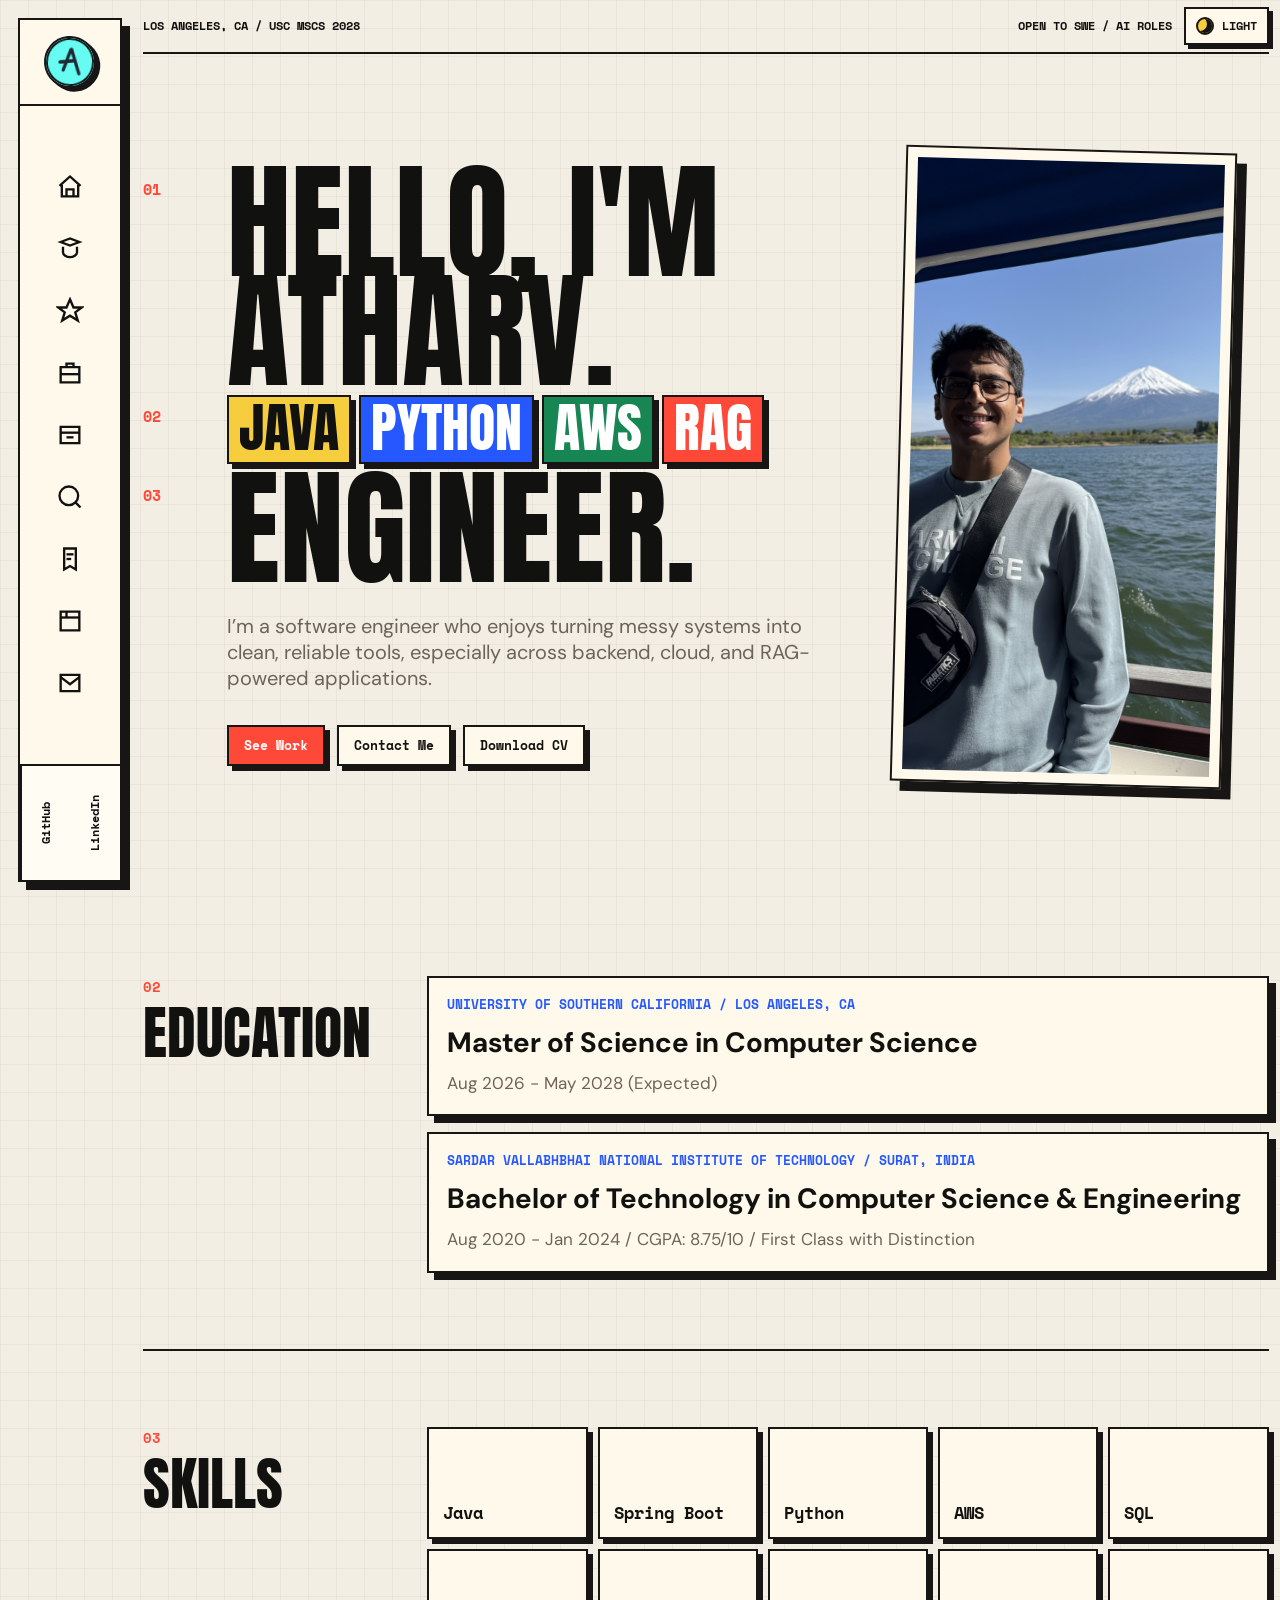
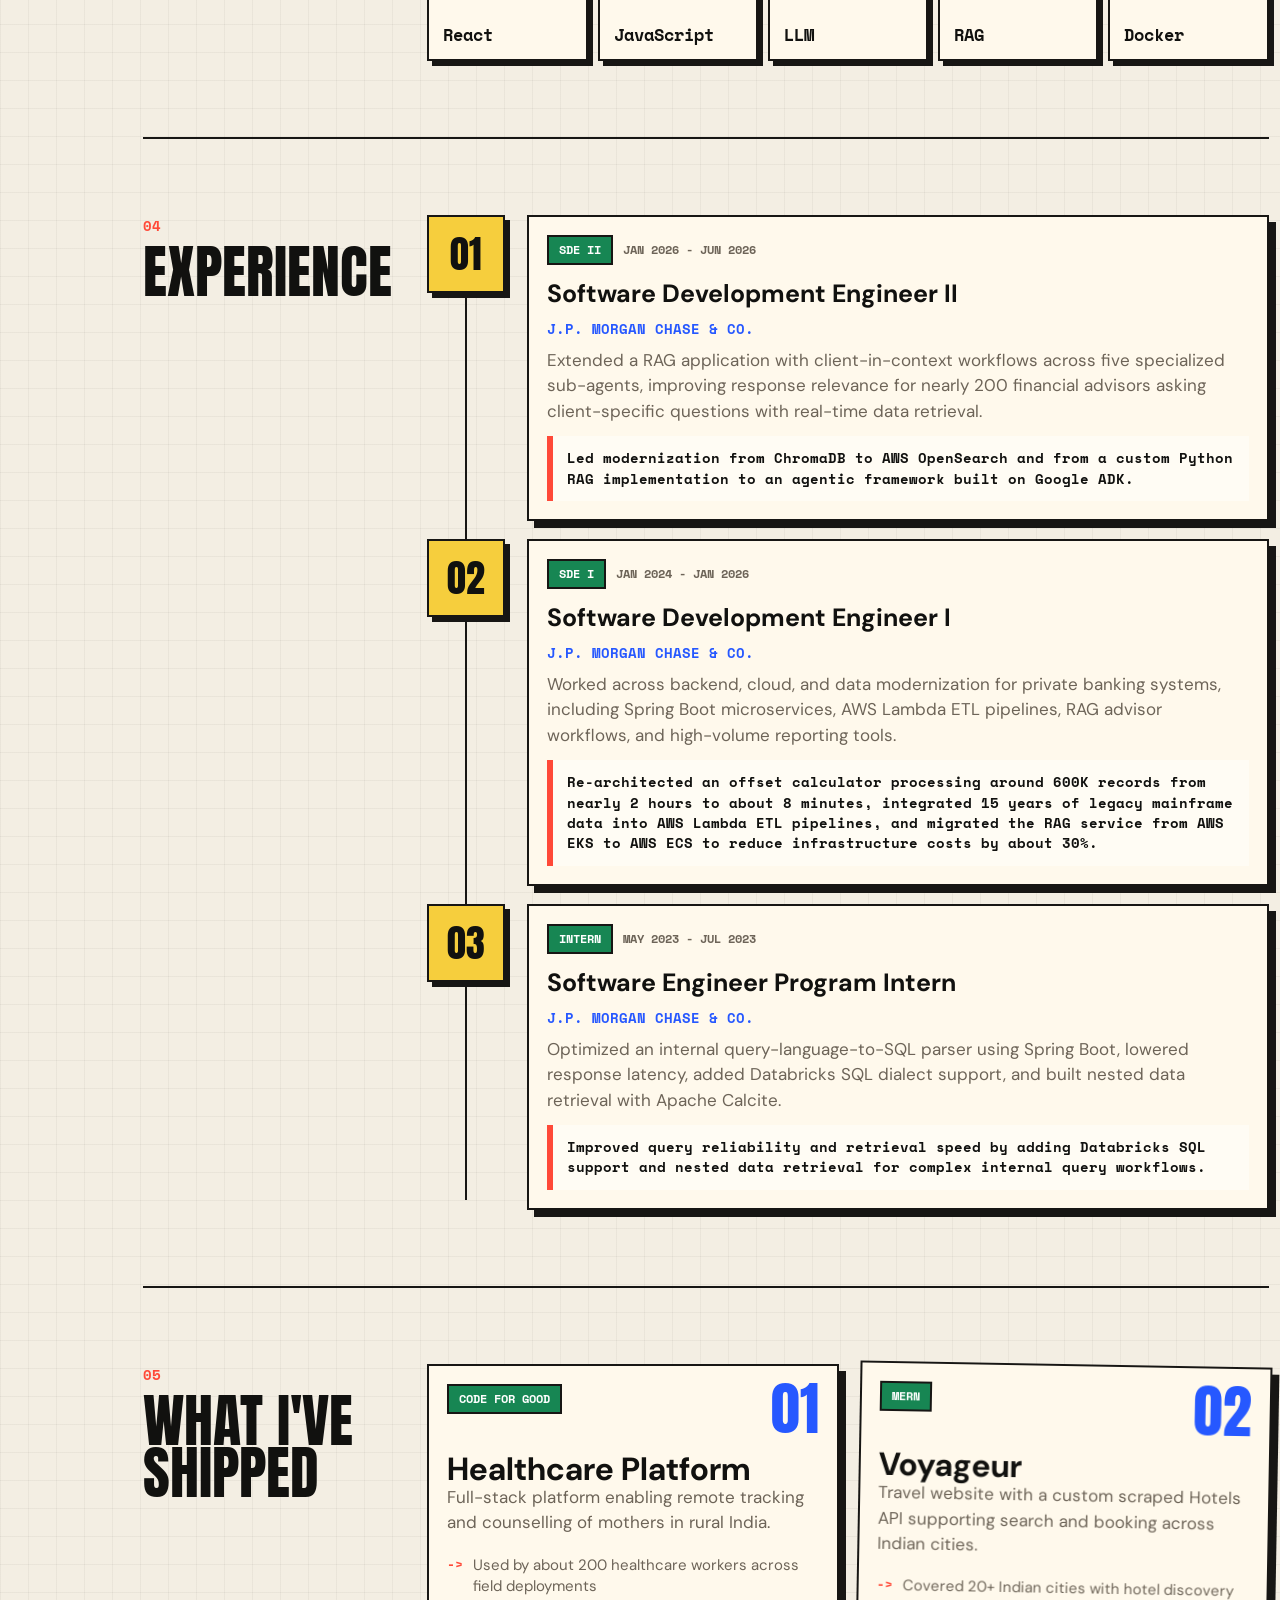
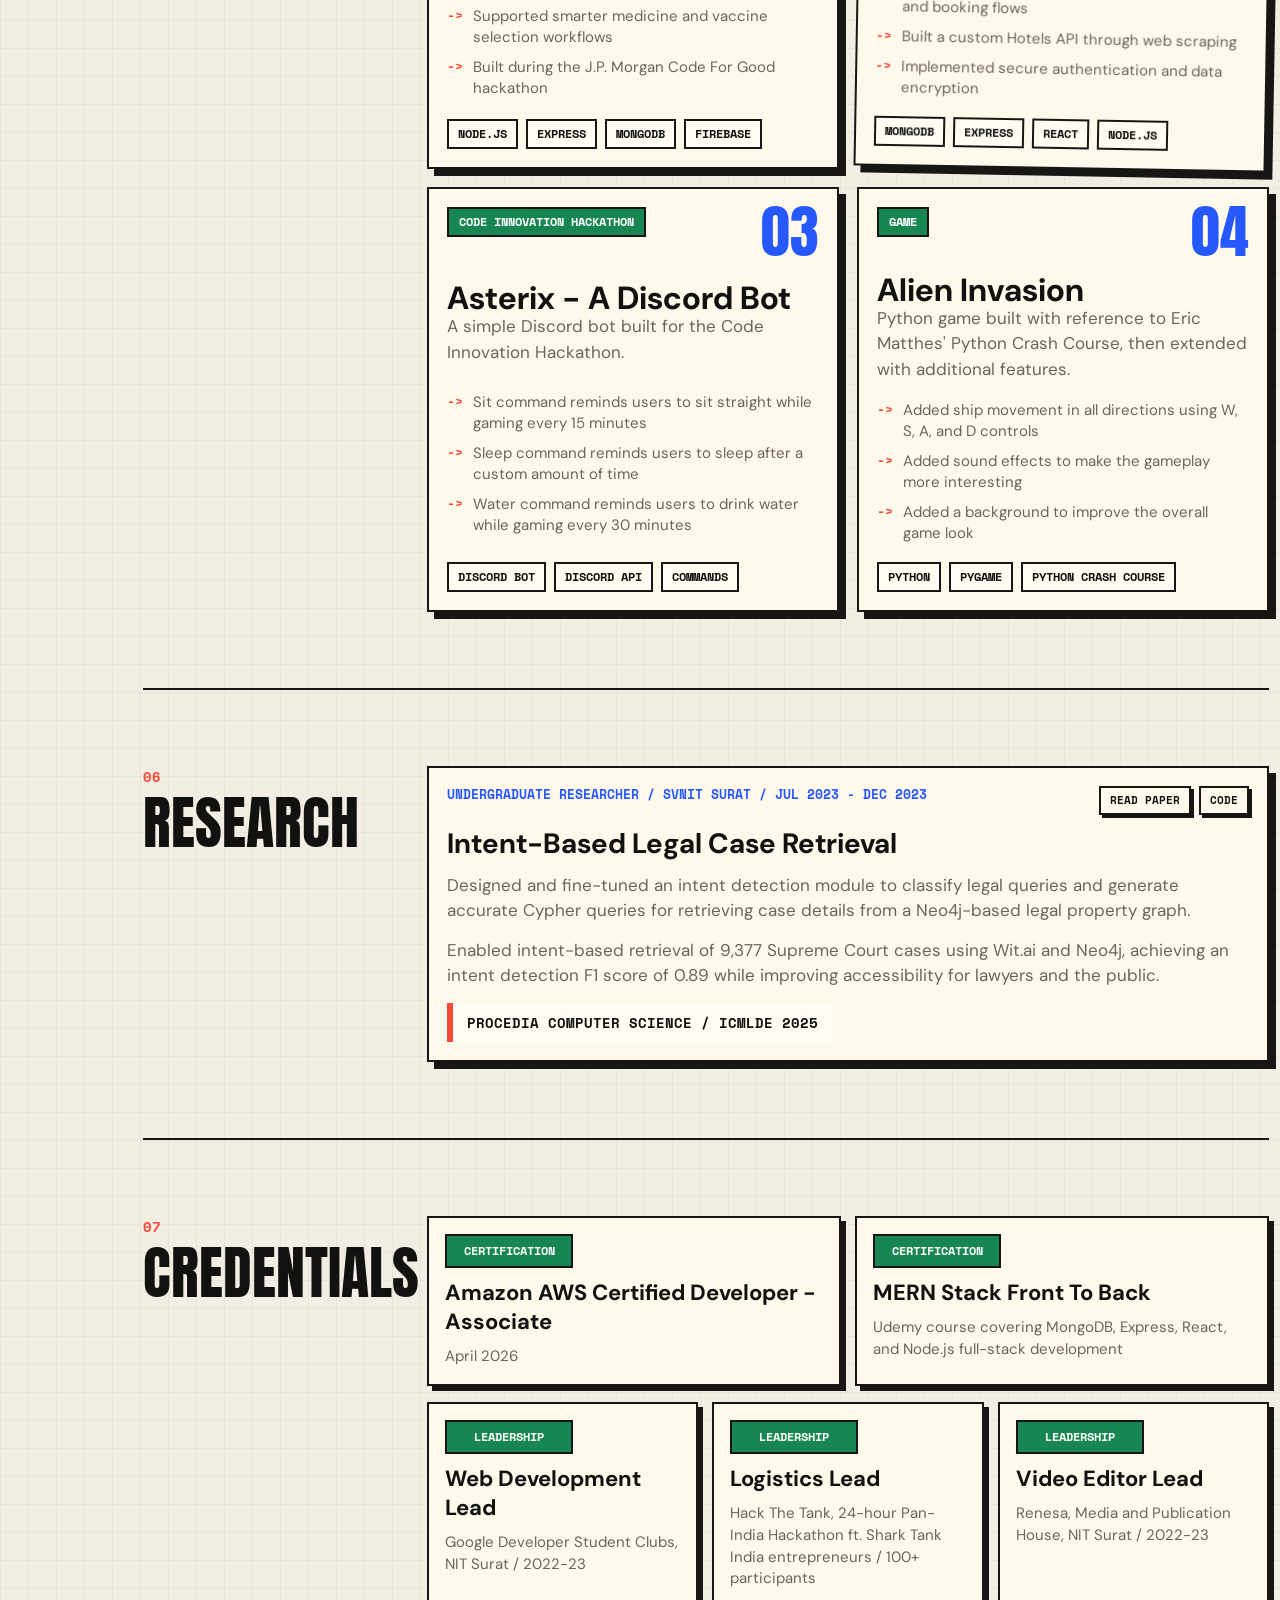
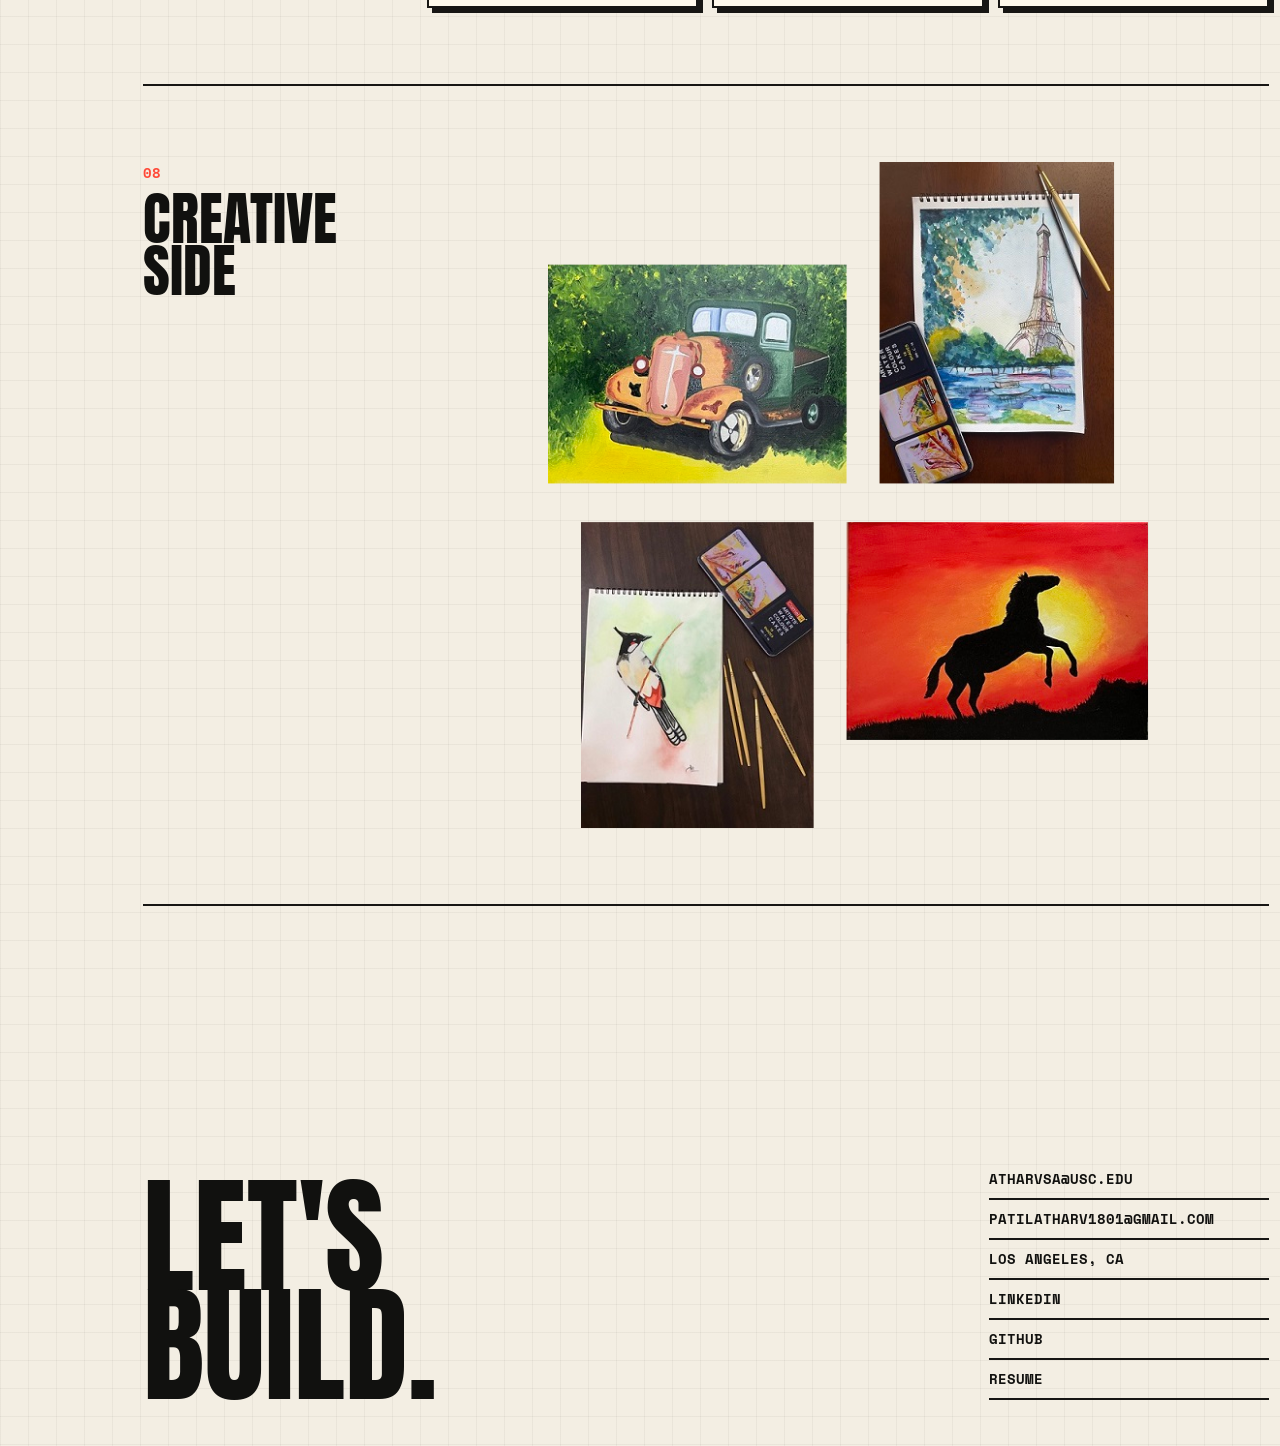
==== index.html @ 42df7768 "Build static portfolio site" ====
<!doctype html>
<html lang="en">
<head>
  <meta charset="UTF-8">
  <meta name="viewport" content="width=device-width, initial-scale=1">
  <meta name="description" content="Portfolio of Atharv Sandeep Patil, a software engineer working across Java, Python, AWS, and RAG-powered applications.">
  <title>Atharv Sandeep Patil - Portfolio</title>
  <link rel="icon" href="images/logo.png">
  <link rel="preconnect" href="https://fonts.googleapis.com">
  <link rel="preconnect" href="https://fonts.gstatic.com" crossorigin>
  <link href="https://fonts.googleapis.com/css2?family=Anton&family=DM+Sans:wght@400;500;700&family=Space+Mono:wght@400;700&display=swap" rel="stylesheet">
  <link rel="stylesheet" href="styles.css">
</head>
<body>
  <aside class="side-nav" aria-label="Primary navigation">
    <a class="mark" href="#home" aria-label="Atharv Patil home">
      <img src="images/logo.png" alt="Atharv Patil logo">
    </a>
    <nav class="rail-links">
      <a href="#home" aria-label="Home">
        <svg viewBox="0 0 24 24" fill="none" stroke="currentColor"><path d="M3 11l9-8 9 8"/><path d="M5 10v10h14V10"/><path d="M9 20v-6h6v6"/></svg>
        <span class="rail-label">Home</span>
      </a>
      <a href="#education" aria-label="Education">
        <svg viewBox="0 0 24 24" fill="none" stroke="currentColor"><path d="M4 6l8-3 8 3-8 3z"/><path d="M6 10v5c0 2 3 4 6 4s6-2 6-4v-5"/></svg>
        <span class="rail-label">Education</span>
      </a>
      <a href="#skills" aria-label="Skills">
        <svg viewBox="0 0 24 24" fill="none" stroke="currentColor"><path d="M12 2l3 7h7l-5.5 4.2 2.2 7L12 16l-6.7 4.2 2.2-7L2 9h7z"/></svg>
        <span class="rail-label">Skills</span>
      </a>
      <a href="#experience" aria-label="Experience">
        <svg viewBox="0 0 24 24" fill="none" stroke="currentColor"><path d="M4 7h16v13H4z"/><path d="M9 7V4h6v3"/><path d="M4 13h16"/></svg>
        <span class="rail-label">Experience</span>
      </a>
      <a href="#projects" aria-label="Projects">
        <svg viewBox="0 0 24 24" fill="none" stroke="currentColor"><path d="M4 5h16v14H4z"/><path d="M4 10h16"/><path d="M9 14h6"/></svg>
        <span class="rail-label">Projects</span>
      </a>
      <a href="#research" aria-label="Research">
        <svg viewBox="0 0 24 24" fill="none" stroke="currentColor"><circle cx="11" cy="11" r="8"/><path d="M21 21l-4.35-4.35"/></svg>
        <span class="rail-label">Research</span>
      </a>
      <a href="#certifications" aria-label="Credentials">
        <svg viewBox="0 0 24 24" fill="none" stroke="currentColor"><path d="M7 3h10v18l-5-3-5 3z"/><path d="M9 8h6"/><path d="M9 12h4"/></svg>
        <span class="rail-label">Credentials</span>
      </a>
      <a href="#creative" aria-label="Creative Side">
        <svg viewBox="0 0 24 24" fill="none" stroke="currentColor"><path d="M4 4h16v16H4z"/><path d="M4 9h16"/><path d="M9 4v5"/></svg>
        <span class="rail-label">Creative Side</span>
      </a>
      <a href="#contact" aria-label="Contact">
        <svg viewBox="0 0 24 24" fill="none" stroke="currentColor"><path d="M4 5h16v14H4z"/><path d="M4 7l8 6 8-6"/></svg>
        <span class="rail-label">Contact</span>
      </a>
    </nav>
    <div class="rail-bottom">
      <a href="https://github.com/Atharvp18" target="_blank" rel="noopener">GitHub</a>
      <a href="https://www.linkedin.com/in/atharv-patil-936466206/" target="_blank" rel="noopener">LinkedIn</a>
    </div>
  </aside>

  <main class="page">
    <div class="top-strip wrap">
      <span>Los Angeles, CA / USC MSCS 2028</span>
      <span>
        Open to SWE / AI roles
        <button class="theme-toggle" id="themeToggle" type="button" aria-label="Toggle dark theme" aria-pressed="false">
          <span class="toggle-icon" aria-hidden="true"></span>
          <span id="themeLabel">Light</span>
        </button>
      </span>
    </div>

    <section id="home" class="hero wrap">
      <div class="hello">
        <div class="sentence">
          <small>01</small>
          <h1>Hello, I'm<br>Atharv.</h1>
        </div>
        <div class="sentence">
          <small>02</small>
          <div class="role">
            <span class="word">Java</span>
            <span class="word">Python</span>
            <span class="word">AWS</span>
            <span class="word">RAG</span>
          </div>
        </div>
        <div class="sentence">
          <small>03</small>
          <h1>Engineer.</h1>
        </div>
        <p class="lede">I’m a software engineer who enjoys turning messy systems into clean, reliable tools, especially across backend, cloud, and RAG-powered applications.</p>
        <div class="actions">
          <a class="btn primary" href="#experience">See Work</a>
          <a class="btn" href="#contact">Contact Me</a>
          <a class="btn" href="Atharv_Sandeep_Patil_Resume.pdf" download>Download CV</a>
        </div>
      </div>
      <figure class="photo-card">
        <img src="images/IMG_3707_upright.jpg" alt="Atharv Sandeep Patil">
      </figure>
    </section>

    <section id="education" class="section wrap">
      <aside class="section-title"><small>02</small><h2>Education</h2></aside>
      <div class="stack">
        <article class="education-card">
          <div class="education-meta">University of Southern California / Los Angeles, CA</div>
          <h3>Master of Science in Computer Science</h3>
          <p>Aug 2026 - May 2028 (Expected)</p>
        </article>
        <article class="education-card">
          <div class="education-meta">Sardar Vallabhbhai National Institute of Technology / Surat, India</div>
          <h3>Bachelor of Technology in Computer Science & Engineering</h3>
          <p>Aug 2020 - Jan 2024 / CGPA: 8.75/10 / First Class with Distinction</p>
        </article>
      </div>
    </section>

    <section id="skills" class="section wrap">
      <aside class="section-title"><small>03</small><h2>Skills</h2></aside>
      <div class="skills">
        <div class="skill">Java</div>
        <div class="skill">Spring Boot</div>
        <div class="skill">Python</div>
        <div class="skill">AWS</div>
        <div class="skill">SQL</div>
        <div class="skill">React</div>
        <div class="skill">JavaScript</div>
        <div class="skill">LLM</div>
        <div class="skill">RAG</div>
        <div class="skill">Docker</div>
      </div>
    </section>

    <section id="experience" class="section wrap">
      <aside class="section-title"><small>04</small><h2>Experience</h2></aside>
      <div class="timeline">
        <article class="timeline-item">
          <div class="timeline-dot">01</div>
          <div class="timeline-card">
            <div class="timeline-meta">
              <span class="timeline-role">SDE II</span>
              <span class="timeline-date">Jan 2026 - Jun 2026</span>
            </div>
            <h3>Software Development Engineer II</h3>
            <div class="timeline-company">J.P. Morgan Chase & Co.</div>
            <p>Extended a RAG application with client-in-context workflows across five specialized sub-agents, improving response relevance for nearly 200 financial advisors asking client-specific questions with real-time data retrieval.</p>
            <div class="timeline-highlight">Led modernization from ChromaDB to AWS OpenSearch and from a custom Python RAG implementation to an agentic framework built on Google ADK.</div>
          </div>
        </article>

        <article class="timeline-item">
          <div class="timeline-dot">02</div>
          <div class="timeline-card">
            <div class="timeline-meta">
              <span class="timeline-role">SDE I</span>
              <span class="timeline-date">Jan 2024 - Jan 2026</span>
            </div>
            <h3>Software Development Engineer I</h3>
            <div class="timeline-company">J.P. Morgan Chase & Co.</div>
            <p>Worked across backend, cloud, and data modernization for private banking systems, including Spring Boot microservices, AWS Lambda ETL pipelines, RAG advisor workflows, and high-volume reporting tools.</p>
            <div class="timeline-highlight">Re-architected an offset calculator processing around 600K records from nearly 2 hours to about 8 minutes, integrated 15 years of legacy mainframe data into AWS Lambda ETL pipelines, and migrated the RAG service from AWS EKS to AWS ECS to reduce infrastructure costs by about 30%.</div>
          </div>
        </article>

        <article class="timeline-item">
          <div class="timeline-dot">03</div>
          <div class="timeline-card">
            <div class="timeline-meta">
              <span class="timeline-role">Intern</span>
              <span class="timeline-date">May 2023 - Jul 2023</span>
            </div>
            <h3>Software Engineer Program Intern</h3>
            <div class="timeline-company">J.P. Morgan Chase & Co.</div>
            <p>Optimized an internal query-language-to-SQL parser using Spring Boot, lowered response latency, added Databricks SQL dialect support, and built nested data retrieval with Apache Calcite.</p>
            <div class="timeline-highlight">Improved query reliability and retrieval speed by adding Databricks SQL support and nested data retrieval for complex internal query workflows.</div>
          </div>
        </article>
      </div>
    </section>

    <section id="projects" class="section wrap">
      <aside class="section-title"><small>05</small><h2>What I've Shipped</h2></aside>
      <div class="project-grid">
        <a class="project-card" href="https://github.com/Atharvp18/Its-a-Feature" target="_blank" rel="noopener">
          <div class="project-top">
            <span class="project-tag">Code For Good</span>
            <span class="project-index">01</span>
          </div>
          <div>
            <h3>Healthcare Platform</h3>
            <p>Full-stack platform enabling remote tracking and counselling of mothers in rural India.</p>
          </div>
          <ul class="project-bullets">
            <li>Used by about 200 healthcare workers across field deployments</li>
            <li>Supported smarter medicine and vaccine selection workflows</li>
            <li>Built during the J.P. Morgan Code For Good hackathon</li>
          </ul>
          <div class="tech-stack">
            <span class="tech-chip">Node.js</span>
            <span class="tech-chip">Express</span>
            <span class="tech-chip">MongoDB</span>
            <span class="tech-chip">Firebase</span>
          </div>
        </a>

        <a class="project-card" href="https://github.com/Atharvp18/Voyageur-MLSA-Project" target="_blank" rel="noopener">
          <div class="project-top">
            <span class="project-tag">MERN</span>
            <span class="project-index">02</span>
          </div>
          <div>
            <h3>Voyageur</h3>
            <p>Travel website with a custom scraped Hotels API supporting search and booking across Indian cities.</p>
          </div>
          <ul class="project-bullets">
            <li>Covered 20+ Indian cities with hotel discovery and booking flows</li>
            <li>Built a custom Hotels API through web scraping</li>
            <li>Implemented secure authentication and data encryption</li>
          </ul>
          <div class="tech-stack">
            <span class="tech-chip">MongoDB</span>
            <span class="tech-chip">Express</span>
            <span class="tech-chip">React</span>
            <span class="tech-chip">Node.js</span>
          </div>
        </a>

        <a class="project-card" href="https://github.com/Atharvp18/Code-Innovation-Series-SVNIT" target="_blank" rel="noopener">
          <div class="project-top">
            <span class="project-tag">Code Innovation Hackathon</span>
            <span class="project-index">03</span>
          </div>
          <div>
            <h3>Asterix - A Discord Bot</h3>
            <p>A simple Discord bot built for the Code Innovation Hackathon.</p>
          </div>
          <ul class="project-bullets">
            <li>Sit command reminds users to sit straight while gaming every 15 minutes</li>
            <li>Sleep command reminds users to sleep after a custom amount of time</li>
            <li>Water command reminds users to drink water while gaming every 30 minutes</li>
          </ul>
          <div class="tech-stack">
            <span class="tech-chip">Discord Bot</span>
            <span class="tech-chip">Discord API</span>
            <span class="tech-chip">Commands</span>
          </div>
        </a>

        <a class="project-card" href="https://github.com/Atharvp18/Python-Projects/tree/main/Alien-Invasion" target="_blank" rel="noopener">
          <div class="project-top">
            <span class="project-tag">Game</span>
            <span class="project-index">04</span>
          </div>
          <div>
            <h3>Alien Invasion</h3>
            <p>Python game built with reference to Eric Matthes' Python Crash Course, then extended with additional features.</p>
          </div>
          <ul class="project-bullets">
            <li>Added ship movement in all directions using W, S, A, and D controls</li>
            <li>Added sound effects to make the gameplay more interesting</li>
            <li>Added a background to improve the overall game look</li>
          </ul>
          <div class="tech-stack">
            <span class="tech-chip">Python</span>
            <span class="tech-chip">Pygame</span>
            <span class="tech-chip">Python Crash Course</span>
          </div>
        </a>
      </div>
    </section>

    <section id="research" class="section wrap">
      <aside class="section-title"><small>06</small><h2>Research</h2></aside>
      <div class="research-card">
        <div class="research-head">
          <div class="research-meta">Undergraduate Researcher / SVNIT Surat / Jul 2023 - Dec 2023</div>
          <div class="research-actions">
            <a href="https://www.sciencedirect.com/science/article/pii/S1877050925016163" target="_blank" rel="noopener">Read Paper</a>
            <a href="https://github.com/Atharvp18/NLU-Based-Query-Processing" target="_blank" rel="noopener">Code</a>
          </div>
        </div>
        <h3>Intent-Based Legal Case Retrieval</h3>
        <p>Designed and fine-tuned an intent detection module to classify legal queries and generate accurate Cypher queries for retrieving case details from a Neo4j-based legal property graph.</p>
        <p>Enabled intent-based retrieval of 9,377 Supreme Court cases using Wit.ai and Neo4j, achieving an intent detection F1 score of 0.89 while improving accessibility for lawyers and the public.</p>
        <div class="research-score">Procedia Computer Science / ICMLDE 2025</div>
      </div>
    </section>

    <section id="certifications" class="section wrap">
      <aside class="section-title"><small>07</small><h2>Credentials</h2></aside>
      <div class="cert-list">
        <div class="cert-group two-col">
          <article class="cert-item">
            <span class="cert-label">Certification</span>
            <h3>Amazon AWS Certified Developer - Associate</h3>
            <p>April 2026</p>
          </article>
          <article class="cert-item">
            <span class="cert-label">Certification</span>
            <h3>MERN Stack Front To Back</h3>
            <p>Udemy course covering MongoDB, Express, React, and Node.js full-stack development</p>
          </article>
        </div>
        <div class="cert-group three-col">
          <article class="cert-item">
            <span class="cert-label">Leadership</span>
            <h3>Web Development Lead</h3>
            <p>Google Developer Student Clubs, NIT Surat / 2022-23</p>
          </article>
          <article class="cert-item">
            <span class="cert-label">Leadership</span>
            <h3>Logistics Lead</h3>
            <p>Hack The Tank, 24-hour Pan-India Hackathon ft. Shark Tank India entrepreneurs / 100+ participants</p>
          </article>
          <article class="cert-item">
            <span class="cert-label">Leadership</span>
            <h3>Video Editor Lead</h3>
            <p>Renesa, Media and Publication House, NIT Surat / 2022-23</p>
          </article>
        </div>
      </div>
    </section>

    <section id="creative" class="section wrap">
      <aside class="section-title"><small>08</small><h2>Creative Side</h2></aside>
      <figure class="creative-showcase">
        <img src="images/creative-side.png" alt="Atharv creative side showcase">
      </figure>
    </section>

    <section id="contact" class="contact wrap">
      <h2>Let's<br>Build.</h2>
      <div>
        <a href="mailto:atharvsa@usc.edu">atharvsa@usc.edu</a>
        <a href="mailto:patilatharv1801@gmail.com">patilatharv1801@gmail.com</a>
        <a href="#">Los Angeles, CA</a>
        <a href="https://www.linkedin.com/in/atharv-patil-936466206/" target="_blank" rel="noopener">LinkedIn</a>
        <a href="https://github.com/Atharvp18" target="_blank" rel="noopener">GitHub</a>
        <a href="Atharv_Sandeep_Patil_Resume.pdf" download>Resume</a>
      </div>
    </section>
  </main>
  <script>
    (() => {
      const root = document.documentElement;
      const toggle = document.getElementById("themeToggle");
      const label = document.getElementById("themeLabel");
      const prefersDark = window.matchMedia("(prefers-color-scheme: dark)");

      const applyTheme = (theme) => {
        root.dataset.theme = theme;
        toggle.setAttribute("aria-pressed", String(theme === "dark"));
        label.textContent = theme === "dark" ? "Dark" : "Light";
      };

      const savedTheme = localStorage.getItem("portfolio-theme");
      applyTheme(savedTheme || (prefersDark.matches ? "dark" : "light"));

      toggle.addEventListener("click", () => {
        const nextTheme = root.dataset.theme === "dark" ? "light" : "dark";
        localStorage.setItem("portfolio-theme", nextTheme);
        applyTheme(nextTheme);
      });
    })();
  </script>
</body>
</html>
---- styles.css ----
:root {
  --paper: #f3eee3;
  --ink: #11110f;
  --muted: #6d6458;
  --line: #171614;
  --card: #fff9ec;
  --red: #ff4938;
  --blue: #2658ff;
  --green: #178653;
  --yellow: #f6ce3d;
  --grid-line: rgba(17,17,15,.045);
  --dock-fill: rgba(255,255,255,.38);
  --rail: 104px;
  --max: 1180px;
}
[data-theme="dark"] {
  --paper: #10100f;
  --ink: #f3eee3;
  --muted: #b9ad9b;
  --line: #f3eee3;
  --card: #191817;
  --red: #ff5a48;
  --blue: #6f92ff;
  --green: #35b978;
  --yellow: #f6ce3d;
  --grid-line: rgba(243,238,227,.055);
  --dock-fill: rgba(255,255,255,.07);
}
* { box-sizing: border-box; }
html { scroll-behavior: smooth; }
body {
  margin: 0;
  color: var(--ink);
  background:
    linear-gradient(var(--grid-line) 1px, transparent 1px),
    linear-gradient(90deg, var(--grid-line) 1px, transparent 1px),
    var(--paper);
  background-size: 28px 28px;
  font-family: "DM Sans", sans-serif;
  transition: background .22s ease, color .22s ease;
}
.side-nav {
  position: fixed;
  inset: 18px auto 18px 18px;
  z-index: 30;
  width: var(--rail);
  border: 2px solid var(--line);
  background: var(--card);
  box-shadow: 8px 8px 0 var(--line);
  display: grid;
  grid-template-rows: 86px 1fr 116px;
}
.mark {
  display: grid;
  place-items: center;
  border-bottom: 2px solid var(--line);
  color: var(--ink);
  background: var(--card);
  text-decoration: none;
}
.mark img {
  width: 52px;
  height: 52px;
  border: 2px solid var(--line);
  border-radius: 50%;
  background: #55e6e1;
  box-shadow: 4px 4px 0 var(--line);
  transform: rotate(-5deg);
}
.rail-links {
  display: grid;
  align-content: center;
  gap: 8px;
  padding: 12px 10px;
}
.rail-links a {
  min-height: clamp(46px, 6vh, 68px);
  color: var(--ink);
  text-decoration: none;
  border: 2px solid transparent;
  display: grid;
  place-items: center;
  font: 700 11px/1 "Space Mono", monospace;
  text-transform: uppercase;
  border-radius: 18px;
  position: relative;
  transition: background .18s ease, color .18s ease, border-color .18s ease, transform .18s ease;
}
.rail-links a:first-child { border-top: 2px solid transparent; }
.rail-links a:hover {
  background: var(--yellow);
  border-color: var(--line);
  transform: rotate(-2deg);
}
.rail-label {
  position: absolute;
  left: calc(100% + 12px);
  top: 50%;
  z-index: 5;
  min-width: max-content;
  border: 2px solid var(--line);
  background: var(--card);
  color: var(--ink);
  box-shadow: 4px 4px 0 var(--line);
  padding: 8px 10px;
  opacity: 0;
  pointer-events: none;
  transform: translate(-8px, -50%);
  transition: opacity .16s ease, transform .16s ease;
}
.rail-links a:hover .rail-label,
.rail-links a:focus-visible .rail-label {
  opacity: 1;
  transform: translate(0, -50%);
}
.rail-links svg {
  width: 28px;
  height: 28px;
  stroke-width: 2;
}
.rail-bottom {
  border-top: 2px solid var(--line);
  display: grid;
  grid-template-columns: 1fr 1fr;
}
.rail-bottom a {
  display: grid;
  place-items: center;
  color: var(--ink);
  text-decoration: none;
  font: 700 12px/1 "Space Mono", monospace;
  border-right: 2px solid var(--line);
  writing-mode: vertical-rl;
  transform: rotate(180deg);
  background: var(--dock-fill);
}
.rail-bottom a:last-child { border-right: 0; }
.page {
  margin-left: calc(var(--rail) + 28px);
}
.wrap {
  width: min(var(--max), calc(92vw - var(--rail) / 2));
  margin: 0 auto;
}
.top-strip {
  min-height: 54px;
  border-bottom: 2px solid var(--line);
  display: flex;
  justify-content: space-between;
  align-items: center;
  font: 700 12px/1 "Space Mono", monospace;
  text-transform: uppercase;
}
.top-strip span {
  display: inline-flex;
  align-items: center;
  gap: 12px;
  flex-wrap: wrap;
}
.theme-toggle {
  color: var(--ink);
  background: var(--card);
  border: 2px solid var(--line);
  padding: 8px 10px;
  font: 700 12px/1 "Space Mono", monospace;
  text-transform: uppercase;
  cursor: pointer;
  box-shadow: 4px 4px 0 var(--line);
  display: inline-flex;
  align-items: center;
  gap: 8px;
  transition: transform .16s ease, box-shadow .16s ease, background .16s ease;
}
.theme-toggle:hover {
  background: var(--yellow);
  transform: translate(2px, 2px);
  box-shadow: 2px 2px 0 var(--line);
}
.toggle-icon {
  width: 18px;
  height: 18px;
  border: 2px solid var(--line);
  border-radius: 50%;
  background: var(--yellow);
  box-shadow: inset -5px -2px 0 var(--ink);
}
[data-theme="dark"] .toggle-icon {
  background: var(--ink);
  box-shadow: inset 6px 0 0 var(--yellow);
}
.hero {
  min-height: calc(100vh - 54px);
  display: grid;
  grid-template-columns: 1.25fr .75fr;
  gap: 30px;
  align-items: center;
  padding: 34px 0 54px;
}
.hello {
  display: grid;
  gap: 10px;
}
.sentence {
  display: grid;
  grid-template-columns: 70px 1fr;
  gap: 14px;
  align-items: start;
}
.sentence small {
  padding-top: 14px;
  font: 700 15px/1 "Space Mono", monospace;
  color: var(--red);
}
h1 {
  margin: 0;
  font: 400 clamp(4.4rem, 10vw, 11rem)/.85 Anton, sans-serif;
  text-transform: uppercase;
  letter-spacing: 0;
}
.role {
  display: flex;
  flex-wrap: nowrap;
  gap: 8px;
  font: 400 clamp(2rem, 4.25vw, 4.7rem)/.9 Anton, sans-serif;
  text-transform: uppercase;
}
.word {
  border: 2px solid var(--line);
  padding: 6px 10px 10px;
  background: var(--yellow);
  box-shadow: 5px 5px 0 var(--line);
}
.word:nth-child(2) { background: var(--blue); color: #fff; }
.word:nth-child(3) { background: var(--green); color: #fff; }
.word:nth-child(4) { background: var(--red); color: #fff; }
.lede {
  max-width: 720px;
  color: var(--muted);
  font-size: 20px;
  margin: 20px 0 0 84px;
}
.actions {
  display: flex;
  gap: 12px;
  flex-wrap: wrap;
  margin: 24px 0 0 84px;
}
.btn {
  color: var(--ink);
  text-decoration: none;
  border: 2px solid var(--line);
  background: var(--card);
  padding: 12px 15px;
  font: 700 13px/1 "Space Mono", monospace;
  box-shadow: 5px 5px 0 var(--line);
  transition: transform .16s ease, box-shadow .16s ease;
}
.btn:hover {
  transform: translate(3px, 3px);
  box-shadow: 2px 2px 0 var(--line);
}
.btn.primary {
  background: var(--red);
  color: #fff;
}
.photo-card {
  border: 2px solid var(--line);
  background: var(--card);
  padding: 10px;
  box-shadow: 10px 10px 0 var(--line);
  transform: rotate(1.5deg);
}
.photo-card img {
  width: 100%;
  height: min(68vh, 640px);
  object-fit: cover;
  object-position: center 22%;
  display: block;
}
.section {
  display: grid;
  grid-template-columns: 250px 1fr;
  gap: 34px;
  padding: 76px 0;
  border-bottom: 2px solid var(--line);
}
.section-title {
  position: sticky;
  top: 24px;
  align-self: start;
}
.section-title small {
  font: 700 14px/1 "Space Mono", monospace;
  color: var(--red);
}
.section-title h2 {
  margin: 10px 0 0;
  font: 400 58px/.9 Anton, sans-serif;
  text-transform: uppercase;
}
.stack {
  display: grid;
  gap: 16px;
}
.timeline {
  position: relative;
  display: grid;
  gap: 18px;
}
.timeline::before {
  content: "";
  position: absolute;
  left: 38px;
  top: 10px;
  bottom: 10px;
  width: 2px;
  background: var(--line);
}
.timeline-item {
  display: grid;
  grid-template-columns: 82px 1fr;
  gap: 18px;
  position: relative;
}
.timeline-dot {
  width: 78px;
  height: 78px;
  border: 2px solid var(--line);
  background: var(--yellow);
  display: grid;
  place-items: center;
  font: 400 38px/.85 Anton, sans-serif;
  color: var(--ink);
  box-shadow: 5px 5px 0 var(--line);
  z-index: 1;
}
.timeline-card {
  border: 2px solid var(--line);
  background: var(--card);
  box-shadow: 7px 7px 0 var(--line);
  padding: 18px;
  display: grid;
  gap: 12px;
  transition: transform .16s ease, box-shadow .16s ease;
}
.timeline-card:hover {
  transform: translate(3px, 3px);
  box-shadow: 4px 4px 0 var(--line);
}
.timeline-meta {
  display: flex;
  align-items: center;
  gap: 10px;
  flex-wrap: wrap;
}
.timeline-role {
  border: 2px solid var(--line);
  background: var(--green);
  color: #fff;
  padding: 7px 10px;
  font: 700 12px/1 "Space Mono", monospace;
  text-transform: uppercase;
}
.timeline-date {
  color: var(--muted);
  font: 700 12px/1 "Space Mono", monospace;
  text-transform: uppercase;
}
.timeline-card h3 {
  margin: 0;
  font-size: 25px;
}
.timeline-company {
  color: var(--blue);
  font: 700 14px/1 "Space Mono", monospace;
  text-transform: uppercase;
}
.timeline-card p {
  margin: 0;
  color: var(--muted);
  font-size: 17px;
  line-height: 1.5;
}
.timeline-highlight {
  border-left: 6px solid var(--red);
  background: var(--dock-fill);
  padding: 12px 14px;
  color: var(--ink);
  font: 700 14px/1.45 "Space Mono", monospace;
}
.case {
  display: grid;
  grid-template-columns: 82px 1fr 150px;
  gap: 18px;
  border: 2px solid var(--line);
  background: var(--card);
  padding: 16px;
  box-shadow: 7px 7px 0 var(--line);
}
.case-num {
  font: 400 58px/.85 Anton, sans-serif;
  color: var(--green);
}
.case h3 {
  margin: 0 0 8px;
  font-size: 24px;
}
.case p {
  margin: 0;
  color: var(--muted);
  font-size: 17px;
}
.tag {
  justify-self: end;
  align-self: start;
  border: 2px solid var(--line);
  background: var(--yellow);
  padding: 8px 10px;
  font: 700 12px/1 "Space Mono", monospace;
  text-transform: uppercase;
}
.skills {
  display: grid;
  grid-template-columns: repeat(5, 1fr);
  gap: 10px;
}
.skill {
  min-height: 112px;
  border: 2px solid var(--line);
  background: var(--card);
  padding: 14px;
  display: grid;
  align-content: end;
  font: 700 17px/1.1 "Space Mono", monospace;
  box-shadow: 5px 5px 0 var(--line);
}
.project-grid {
  display: grid;
  grid-template-columns: repeat(2, 1fr);
  gap: 18px;
}
.project-card {
  min-height: 360px;
  border: 2px solid var(--line);
  background: var(--card);
  color: var(--ink);
  text-decoration: none;
  box-shadow: 7px 7px 0 var(--line);
  padding: 18px;
  display: grid;
  align-content: space-between;
  gap: 18px;
  transition: transform .16s ease, box-shadow .16s ease, background .16s ease;
}
.project-card:nth-child(2) {
  transform: rotate(1deg);
}
.project-card:hover {
  transform: translate(3px, 3px);
  box-shadow: 4px 4px 0 var(--line);
  background: var(--dock-fill);
}
.project-card:nth-child(2):hover {
  transform: rotate(1deg) translate(3px, 3px);
}
.project-top {
  display: flex;
  justify-content: space-between;
  align-items: flex-start;
  gap: 14px;
}
.project-tag {
  width: fit-content;
  border: 2px solid var(--line);
  background: var(--green);
  color: #fff;
  padding: 7px 10px;
  font: 700 12px/1 "Space Mono", monospace;
  text-transform: uppercase;
}
.project-index {
  font: 400 58px/.85 Anton, sans-serif;
  color: var(--blue);
}
.project-card h3 {
  margin: 0;
  font-size: 32px;
  line-height: 1;
}
.project-card p {
  margin: 0;
  color: var(--muted);
  font-size: 17px;
  line-height: 1.5;
}
.project-bullets {
  list-style: none;
  display: grid;
  gap: 9px;
  padding: 0;
  margin: 0;
}
.project-bullets li {
  color: var(--muted);
  font-size: 15px;
  line-height: 1.4;
  display: grid;
  grid-template-columns: 18px 1fr;
  gap: 8px;
}
.project-bullets li::before {
  content: "->";
  color: var(--red);
  font: 700 13px/1.4 "Space Mono", monospace;
}
.tech-stack {
  display: flex;
  flex-wrap: wrap;
  gap: 8px;
}
.tech-chip {
  border: 2px solid var(--line);
  background: var(--dock-fill);
  color: var(--ink);
  padding: 7px 9px;
  font: 700 12px/1 "Space Mono", monospace;
  text-transform: uppercase;
}
.research-card,
.education-card {
  border: 2px solid var(--line);
  background: var(--card);
  box-shadow: 7px 7px 0 var(--line);
  padding: 18px;
  display: grid;
  gap: 14px;
}
.research-head {
  display: flex;
  justify-content: space-between;
  gap: 16px;
  align-items: flex-start;
}
.research-card h3,
.education-card h3 {
  margin: 0;
  font-size: 28px;
  line-height: 1.05;
}
.research-meta,
.education-meta {
  color: var(--blue);
  font: 700 13px/1.35 "Space Mono", monospace;
  text-transform: uppercase;
}
.research-card p,
.education-card p {
  margin: 0;
  color: var(--muted);
  font-size: 17px;
  line-height: 1.5;
}
.research-score {
  width: fit-content;
  border-left: 6px solid var(--red);
  background: var(--dock-fill);
  padding: 10px 14px;
  color: var(--ink);
  font: 700 14px/1.4 "Space Mono", monospace;
  text-transform: uppercase;
}
.research-actions {
  display: flex;
  flex-wrap: wrap;
  gap: 8px;
  justify-content: flex-end;
  flex-shrink: 0;
}
.research-actions a {
  color: var(--ink);
  text-decoration: none;
  border: 2px solid var(--line);
  background: var(--card);
  padding: 7px 9px;
  font: 700 11px/1 "Space Mono", monospace;
  text-transform: uppercase;
  box-shadow: 3px 3px 0 var(--line);
  transition: transform .16s ease, box-shadow .16s ease, background .16s ease;
}
.research-actions a:hover {
  background: var(--dock-fill);
  transform: translate(2px, 2px);
  box-shadow: 1px 1px 0 var(--line);
}
.creative-showcase {
  margin: 0;
}
.creative-showcase img {
  width: 100%;
  height: min(74vh, 860px);
  object-fit: contain;
  display: block;
  background: transparent;
}
.cert-list {
  display: grid;
  gap: 16px;
}
.cert-group {
  display: grid;
  gap: 14px;
}
.cert-group.two-col {
  grid-template-columns: repeat(2, 1fr);
}
.cert-group.three-col {
  grid-template-columns: repeat(3, 1fr);
}
.cert-item {
  min-height: 156px;
  border: 2px solid var(--line);
  background: var(--card);
  box-shadow: 5px 5px 0 var(--line);
  padding: 16px;
  display: grid;
  grid-template-rows: 34px auto 1fr;
  gap: 10px;
  align-items: start;
}
.cert-item h3 {
  margin: 0;
  font-size: 22px;
}
.cert-item p {
  margin: 0;
  color: var(--muted);
  font-size: 15px;
  line-height: 1.45;
}
.cert-label {
  width: 128px;
  height: 34px;
  border: 2px solid var(--line);
  background: var(--green);
  color: #fff;
  padding: 0 10px;
  display: inline-grid;
  place-items: center;
  font: 700 12px/1 "Space Mono", monospace;
  text-align: center;
  text-transform: uppercase;
}
.contact {
  min-height: 60vh;
  display: grid;
  grid-template-columns: 1fr 280px;
  gap: 26px;
  align-items: end;
  padding: 80px 0 46px;
}
.contact h2 {
  margin: 0;
  font: 400 clamp(4.2rem, 10vw, 10rem)/.85 Anton, sans-serif;
  text-transform: uppercase;
}
.contact a {
  display: block;
  color: var(--ink);
  text-decoration: none;
  border-bottom: 2px solid var(--line);
  padding: 12px 0;
  font: 700 14px/1 "Space Mono", monospace;
  text-transform: uppercase;
}
@media (max-width: 980px) {
  :root { --rail: 78px; }
  .side-nav {
    inset: 14px auto 14px 14px;
    grid-template-rows: 70px 1fr 96px;
    box-shadow: 5px 5px 0 var(--line);
  }
  .mark { font-size: 20px; }
  .mark img {
    width: 44px;
    height: 44px;
    box-shadow: 3px 3px 0 var(--line);
  }
  .rail-links { padding: 8px 7px; gap: 6px; }
  .rail-links a { min-height: clamp(42px, 6vh, 60px); font-size: 0; border-radius: 14px; }
  .rail-links svg { width: 25px; height: 25px; }
  .hero, .section, .contact { grid-template-columns: 1fr; }
  .photo-card { transform: none; }
  .timeline::before { left: 34px; }
  .timeline-item { grid-template-columns: 74px 1fr; }
  .timeline-dot {
    width: 70px;
    height: 70px;
    font-size: 34px;
  }
  .case { grid-template-columns: 1fr; }
  .tag { justify-self: start; }
  .skills { grid-template-columns: repeat(2, 1fr); }
  .project-grid { grid-template-columns: 1fr; }
  .cert-group.two-col,
  .cert-group.three-col { grid-template-columns: 1fr; }
  .cert-list { grid-template-columns: 1fr; }
  .research-head { flex-direction: column; }
  .research-actions { justify-content: flex-start; }
  .project-card:nth-child(2) { transform: none; }
  .project-card:nth-child(2):hover { transform: translate(3px, 3px); }
  .section-title { position: static; }
}
@media (max-width: 620px) {
  :root { --rail: 0px; }
  .side-nav {
    inset: auto 12px 12px 12px;
    width: auto;
    height: 70px;
    grid-template-rows: 1fr;
    grid-template-columns: 64px 1fr;
    border: 2px solid var(--line);
    box-shadow: 5px 5px 0 var(--line);
  }
  .mark { border-bottom: 0; border-right: 2px solid var(--line); }
  .rail-links {
    grid-auto-flow: column;
    grid-auto-columns: 1fr;
    align-content: stretch;
    padding: 6px;
  }
  .rail-links a {
    min-height: 54px;
    border-top: 0;
    border-bottom: 0;
    border-right: 0;
    border-radius: 12px;
  }
  .rail-label { display: none; }
  .rail-links a:first-child { border-top: 0; }
  .rail-bottom { display: none; }
  .page { margin-left: 0; padding-bottom: 74px; }
  .wrap { width: min(92vw, var(--max)); }
  .top-strip {
    display: flex;
    min-height: auto;
    padding: 14px 0;
    gap: 12px;
    align-items: flex-start;
    flex-direction: column;
  }
  .hero { padding-top: 34px; min-height: auto; }
  h1 { font-size: 64px; }
  .role {
    flex-wrap: wrap;
    font-size: 38px;
  }
  .sentence { grid-template-columns: 42px 1fr; }
  .lede, .actions { margin-left: 0; }
  .timeline::before { display: none; }
  .timeline-item { grid-template-columns: 1fr; }
  .timeline-dot {
    width: fit-content;
    height: auto;
    padding: 8px 12px;
  }
  .skills, .project-grid, .cert-list { grid-template-columns: 1fr; }
  .cert-group.two-col,
  .cert-group.three-col { grid-template-columns: 1fr; }
}
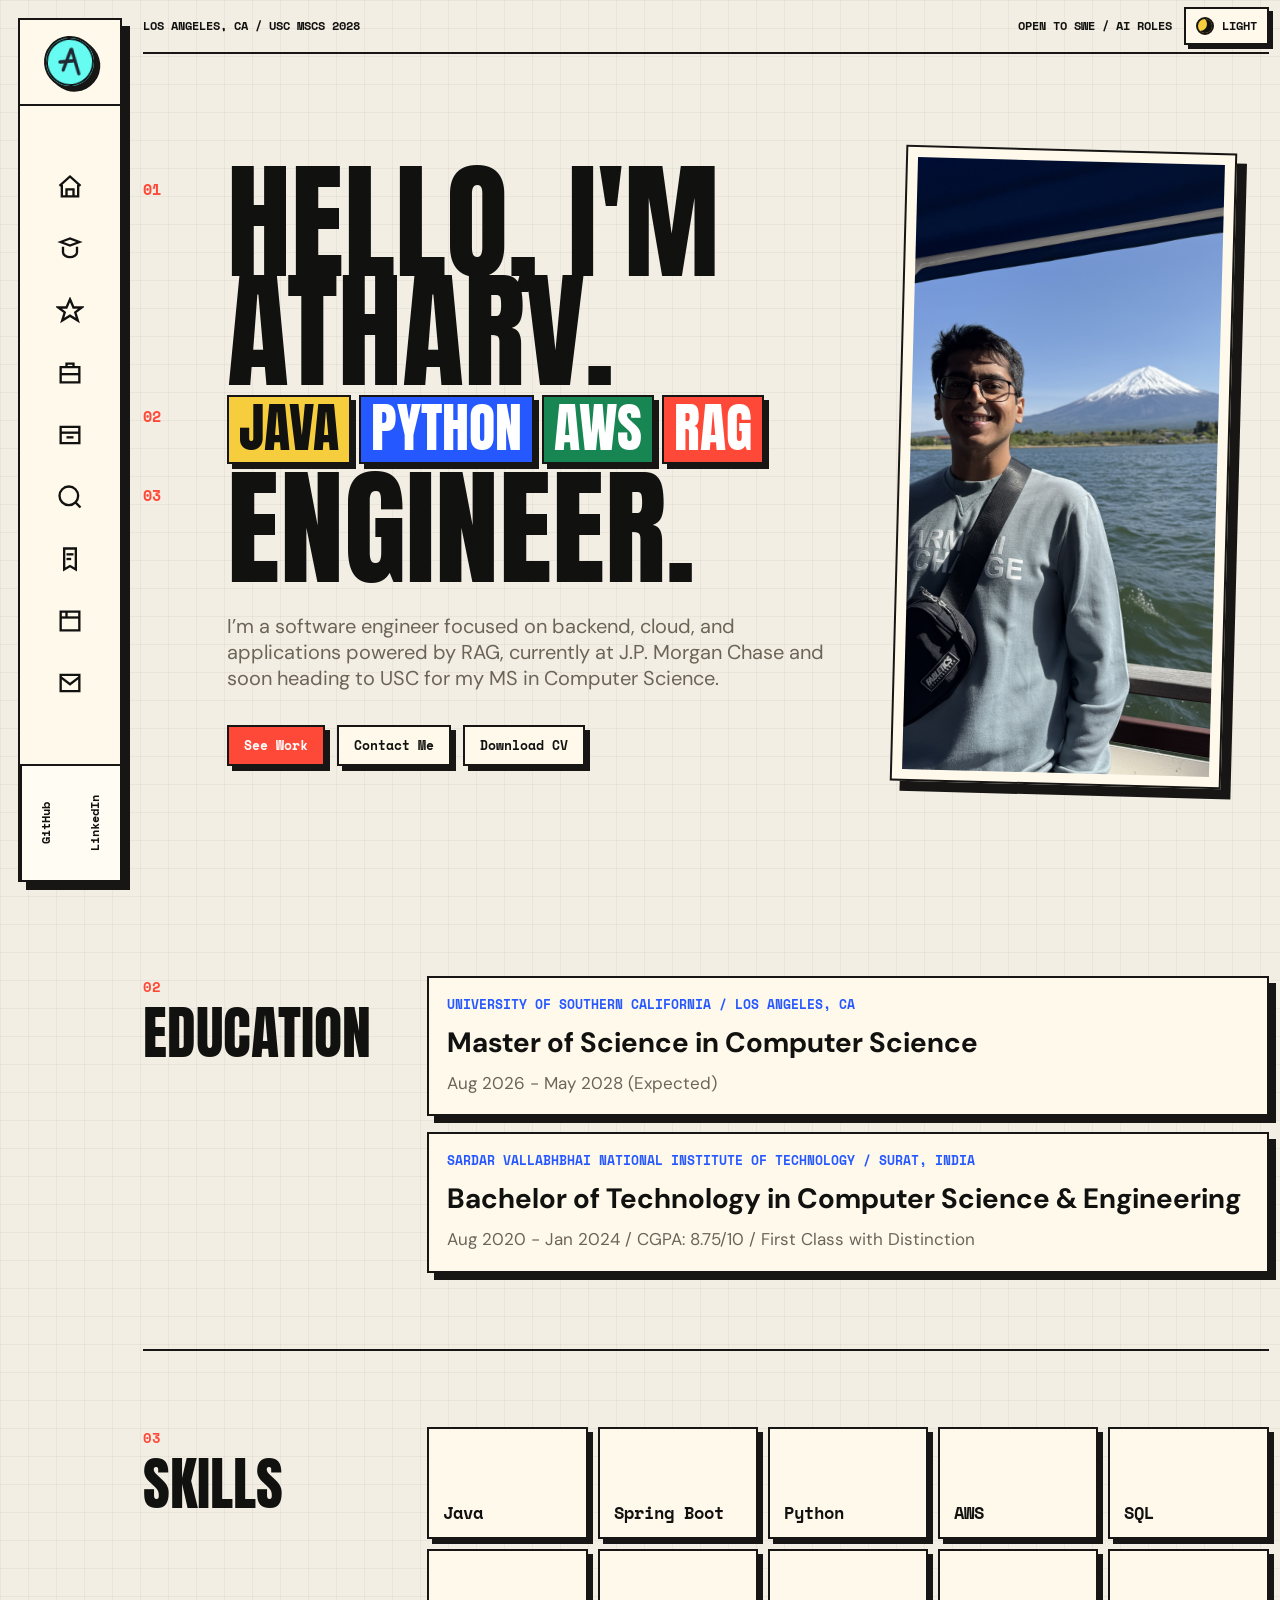
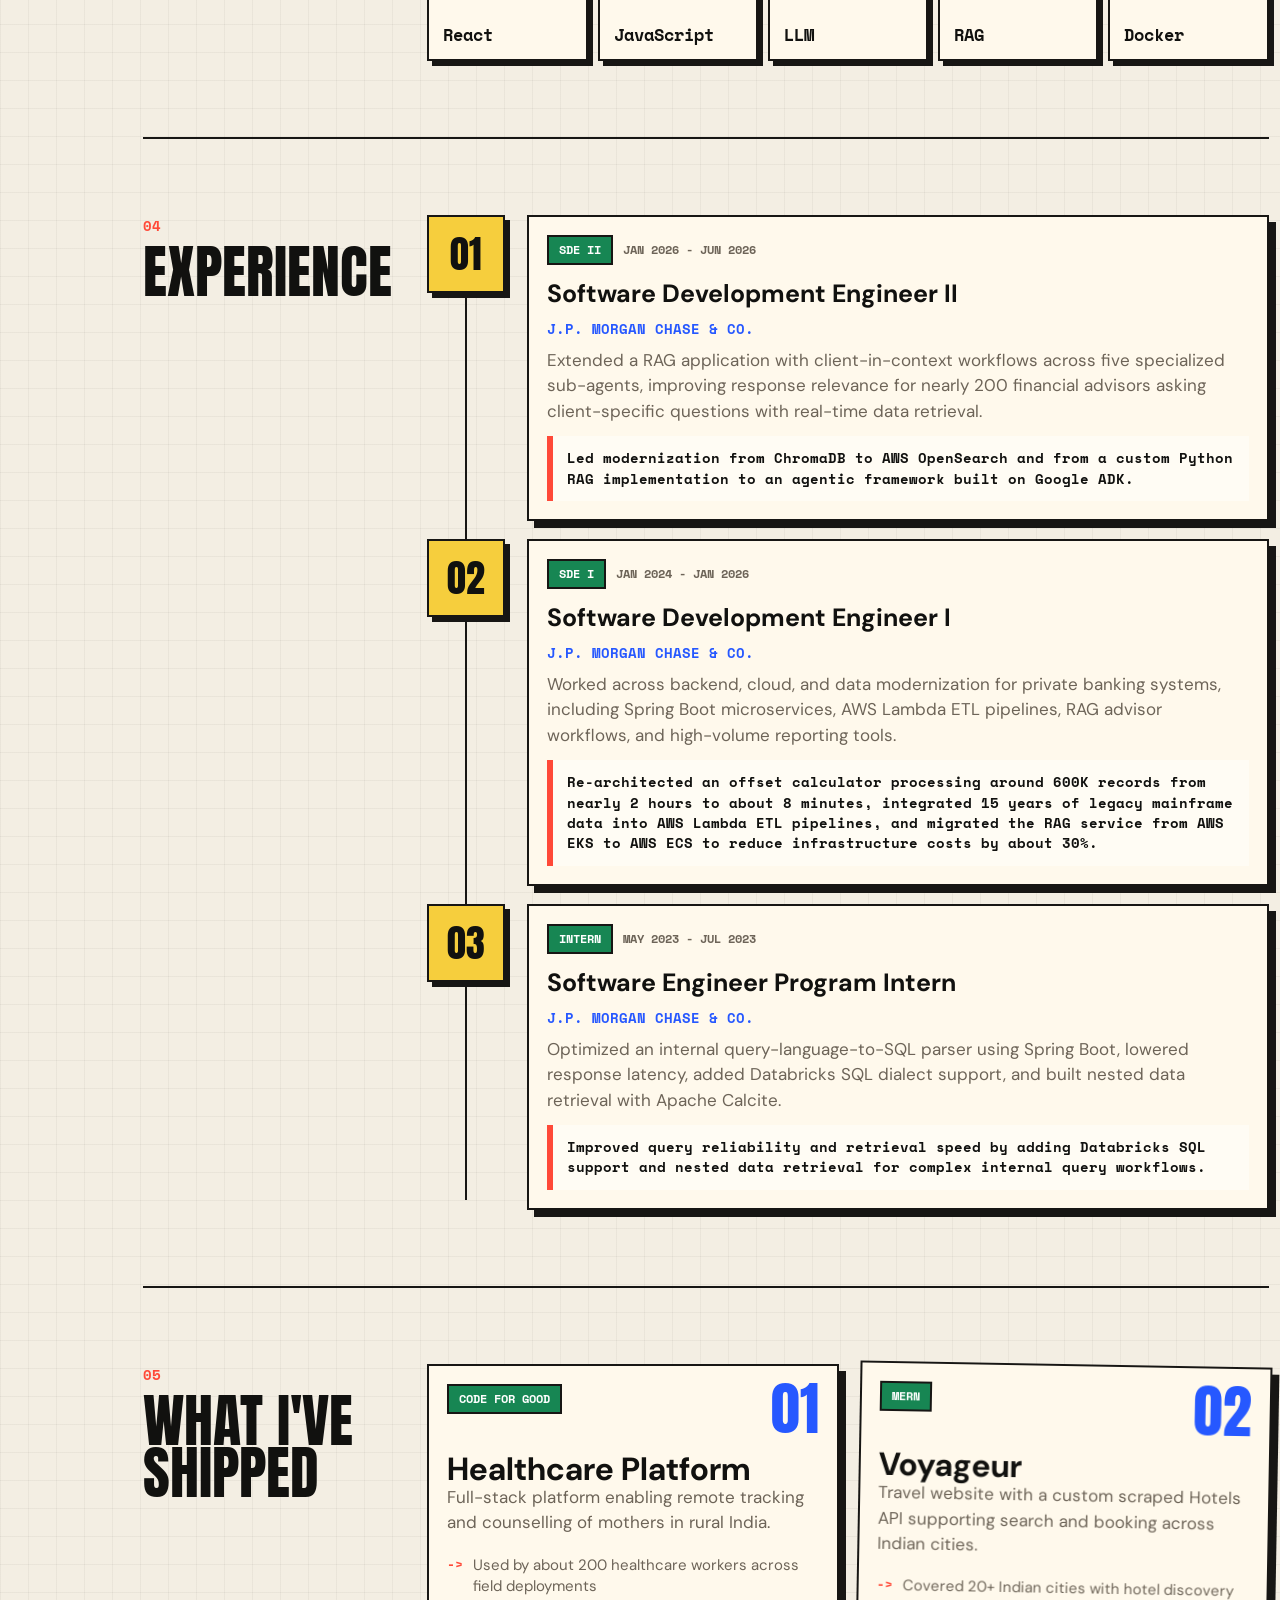
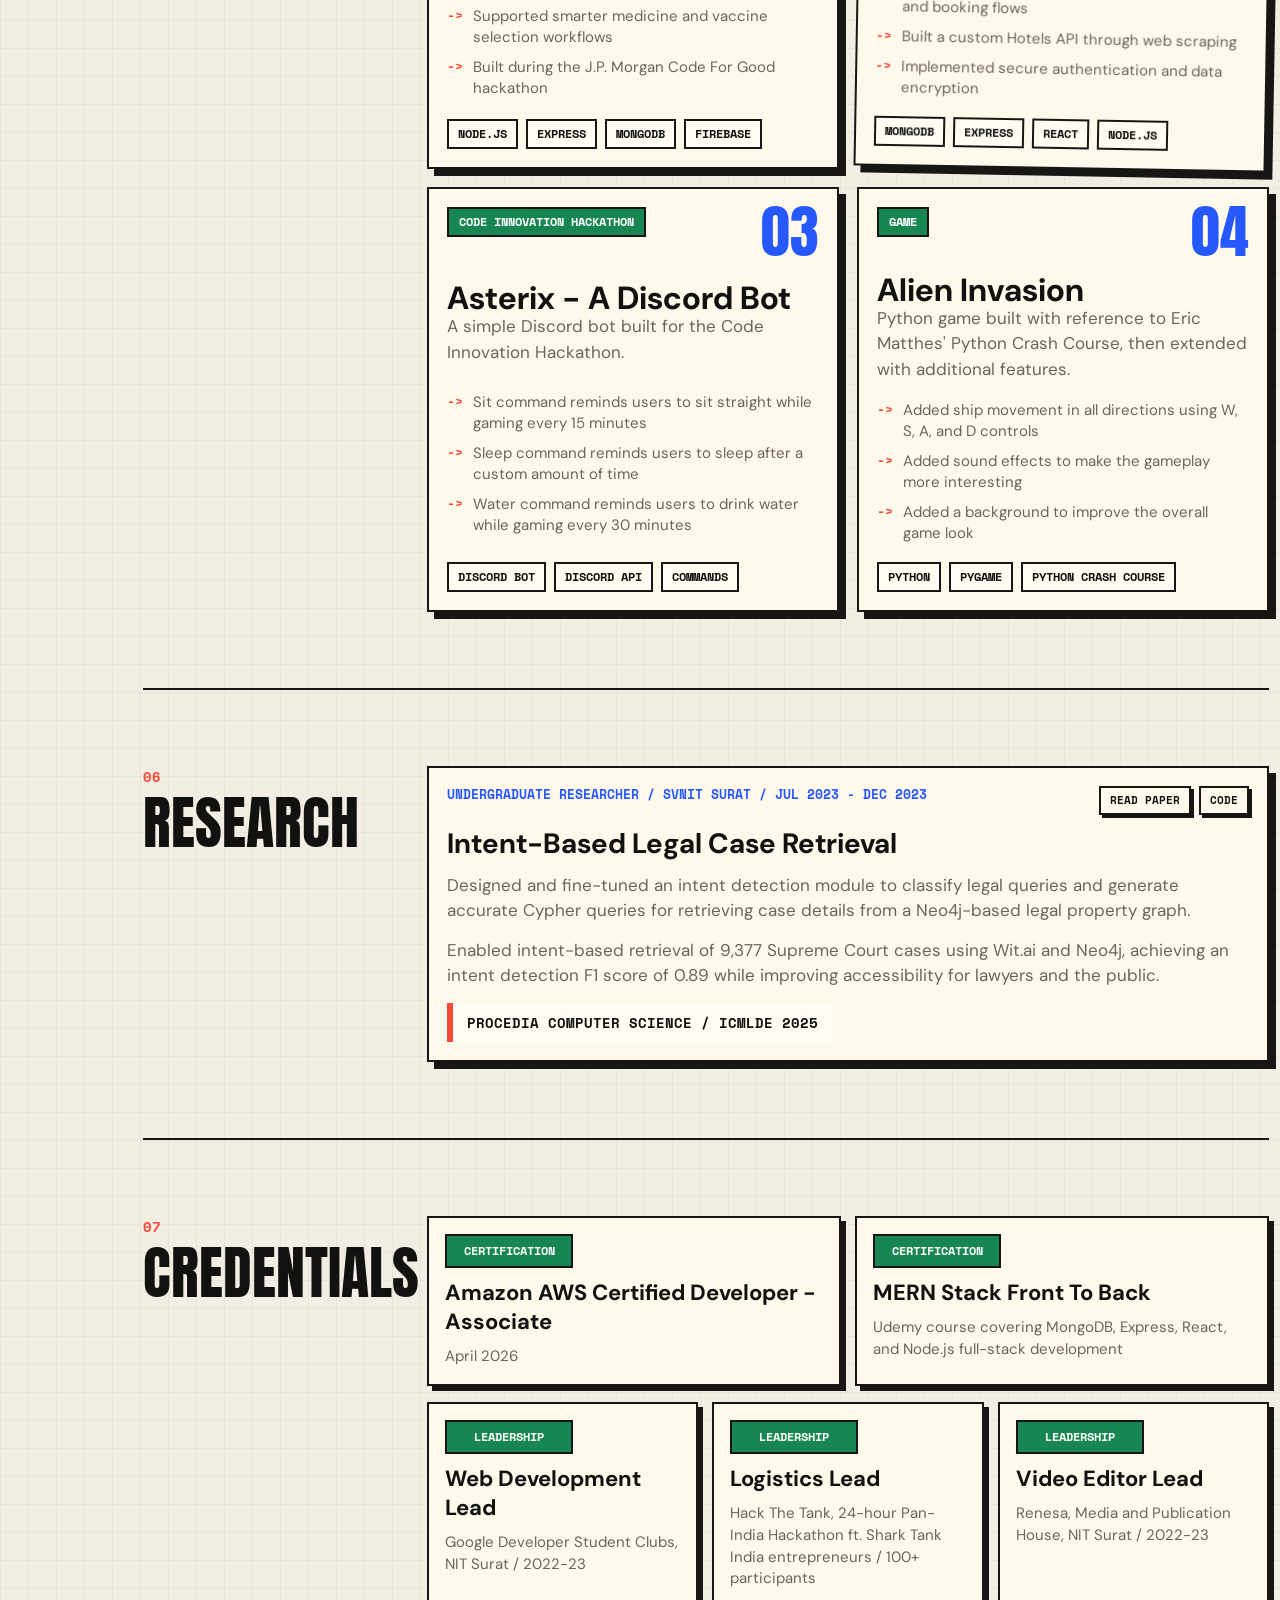
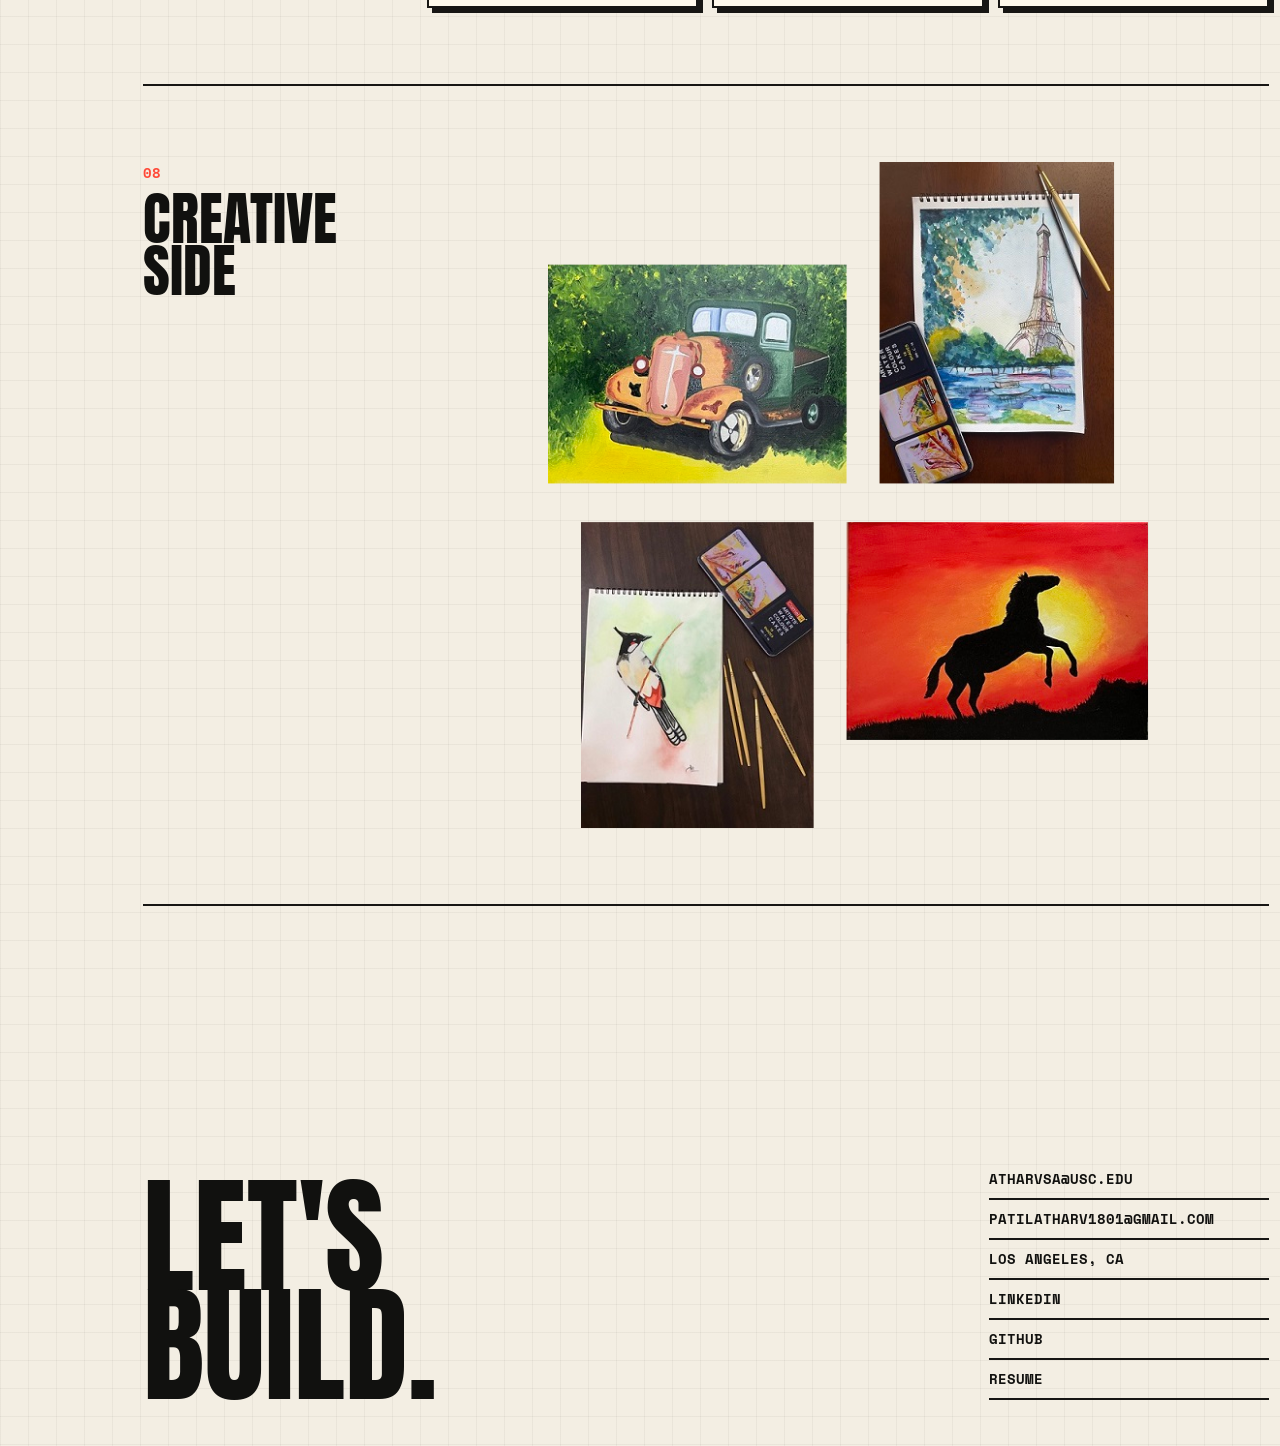
==== commit 8c8fcd36: "Update portfolio hero intro" ====
--- a/index.html
+++ b/index.html
@@ -91,7 +91,7 @@
           <small>03</small>
           <h1>Engineer.</h1>
         </div>
-        <p class="lede">I’m a software engineer who enjoys turning messy systems into clean, reliable tools, especially across backend, cloud, and RAG-powered applications.</p>
+        <p class="lede">I’m a software engineer focused on backend, cloud, and applications powered by RAG, currently at J.P. Morgan Chase and soon heading to USC for my MS in Computer Science.</p>
         <div class="actions">
           <a class="btn primary" href="#experience">See Work</a>
           <a class="btn" href="#contact">Contact Me</a>
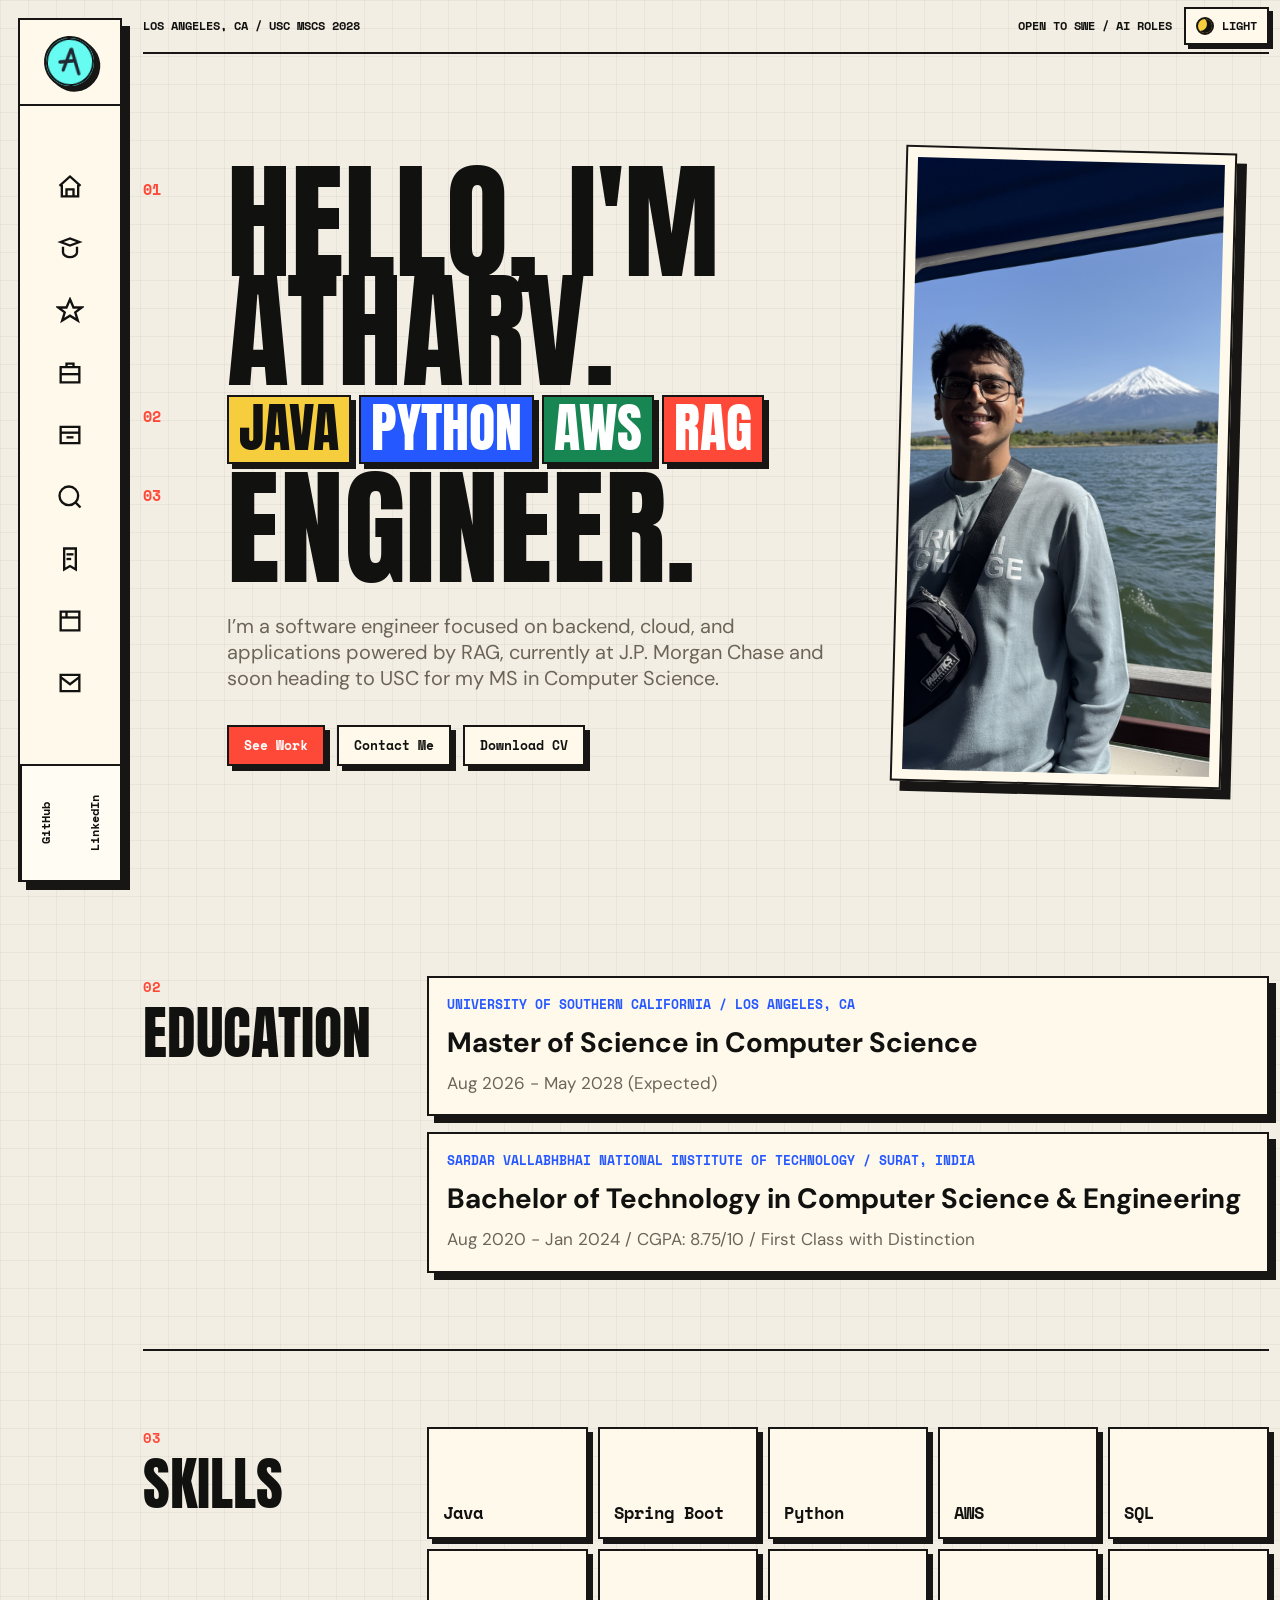
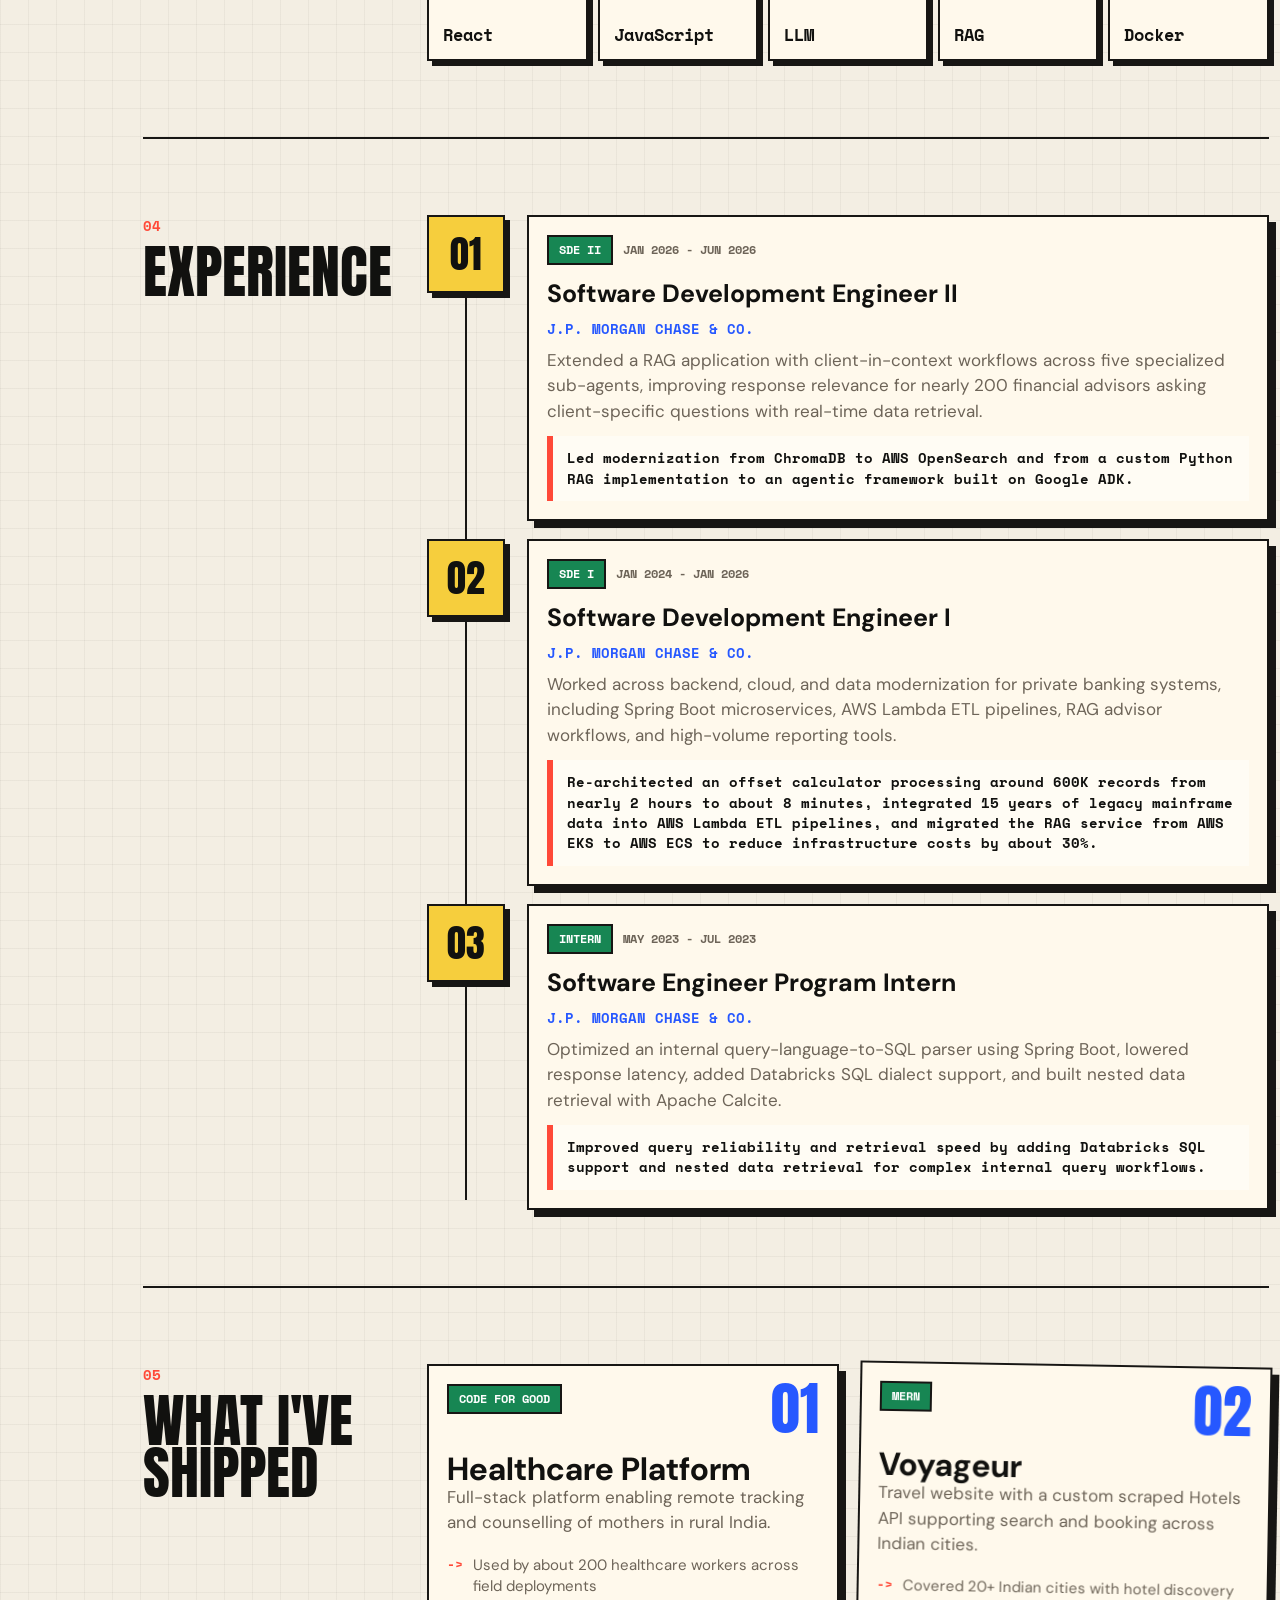
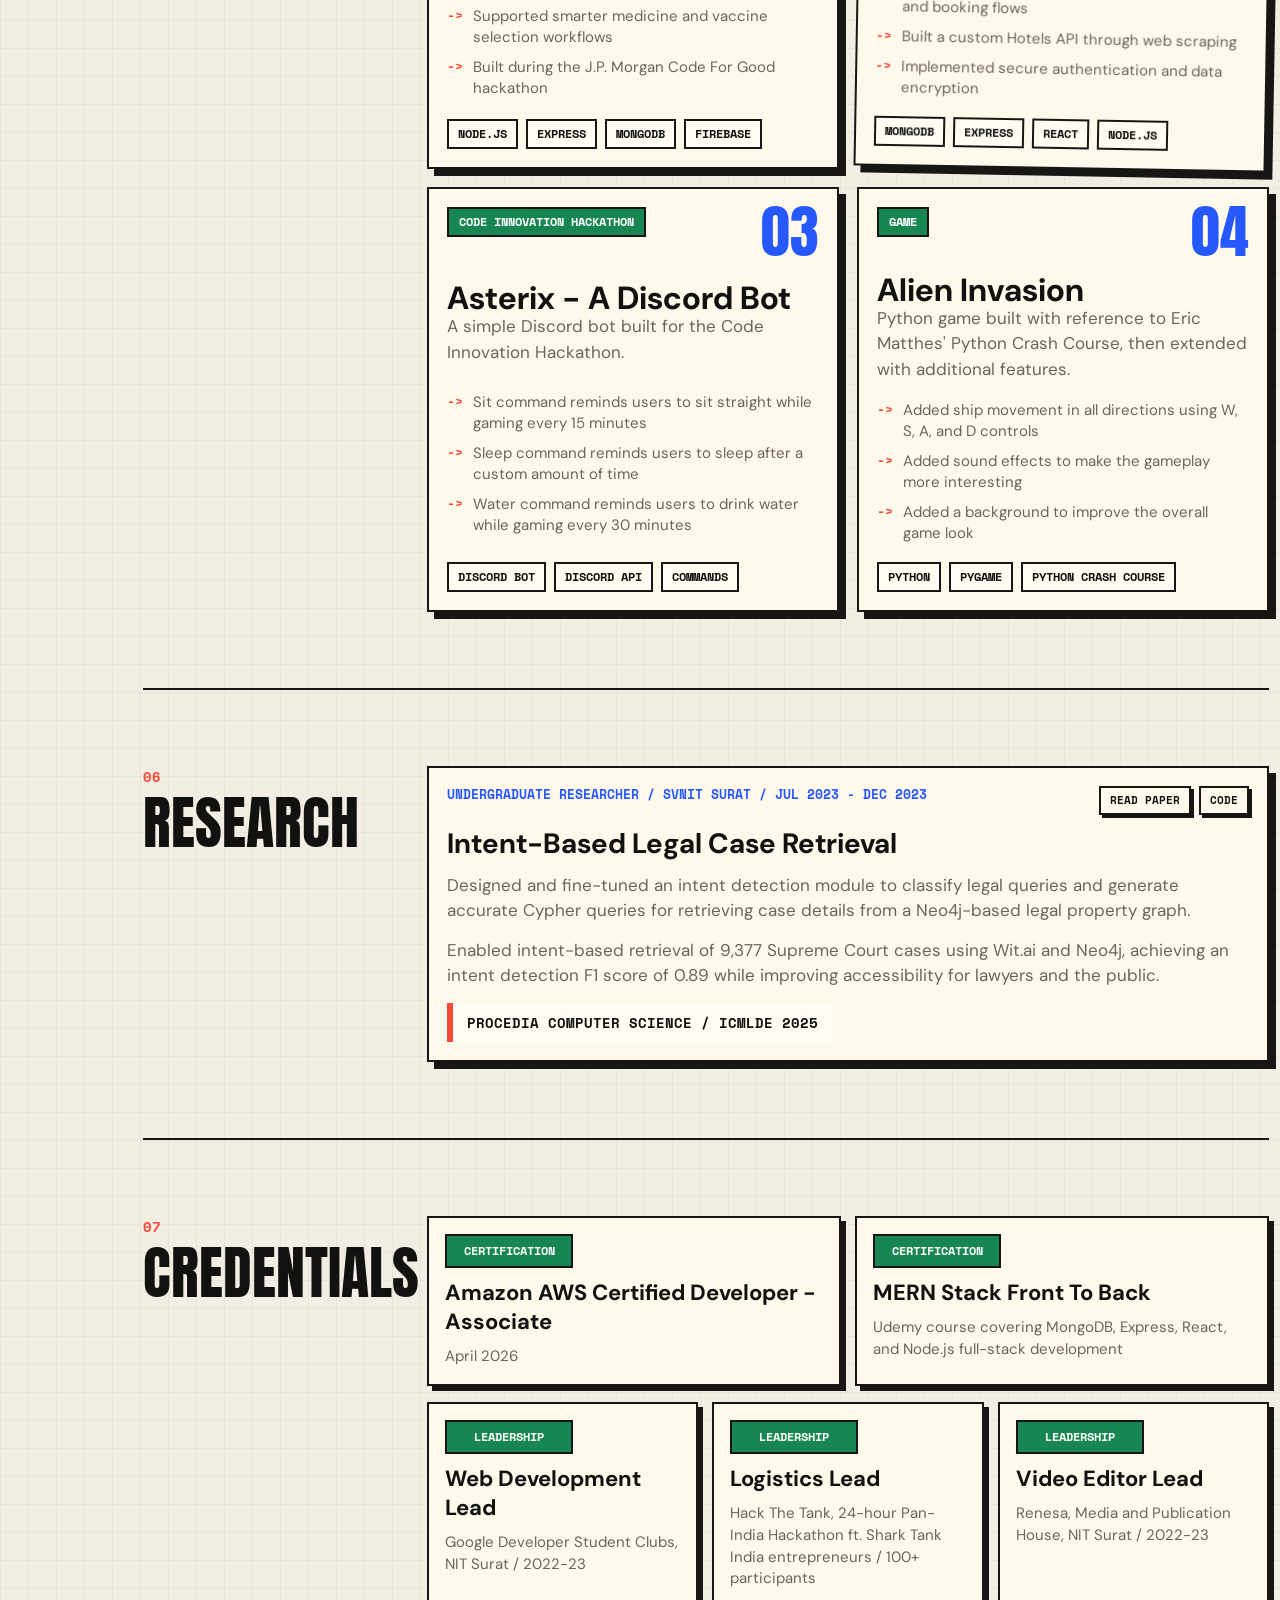
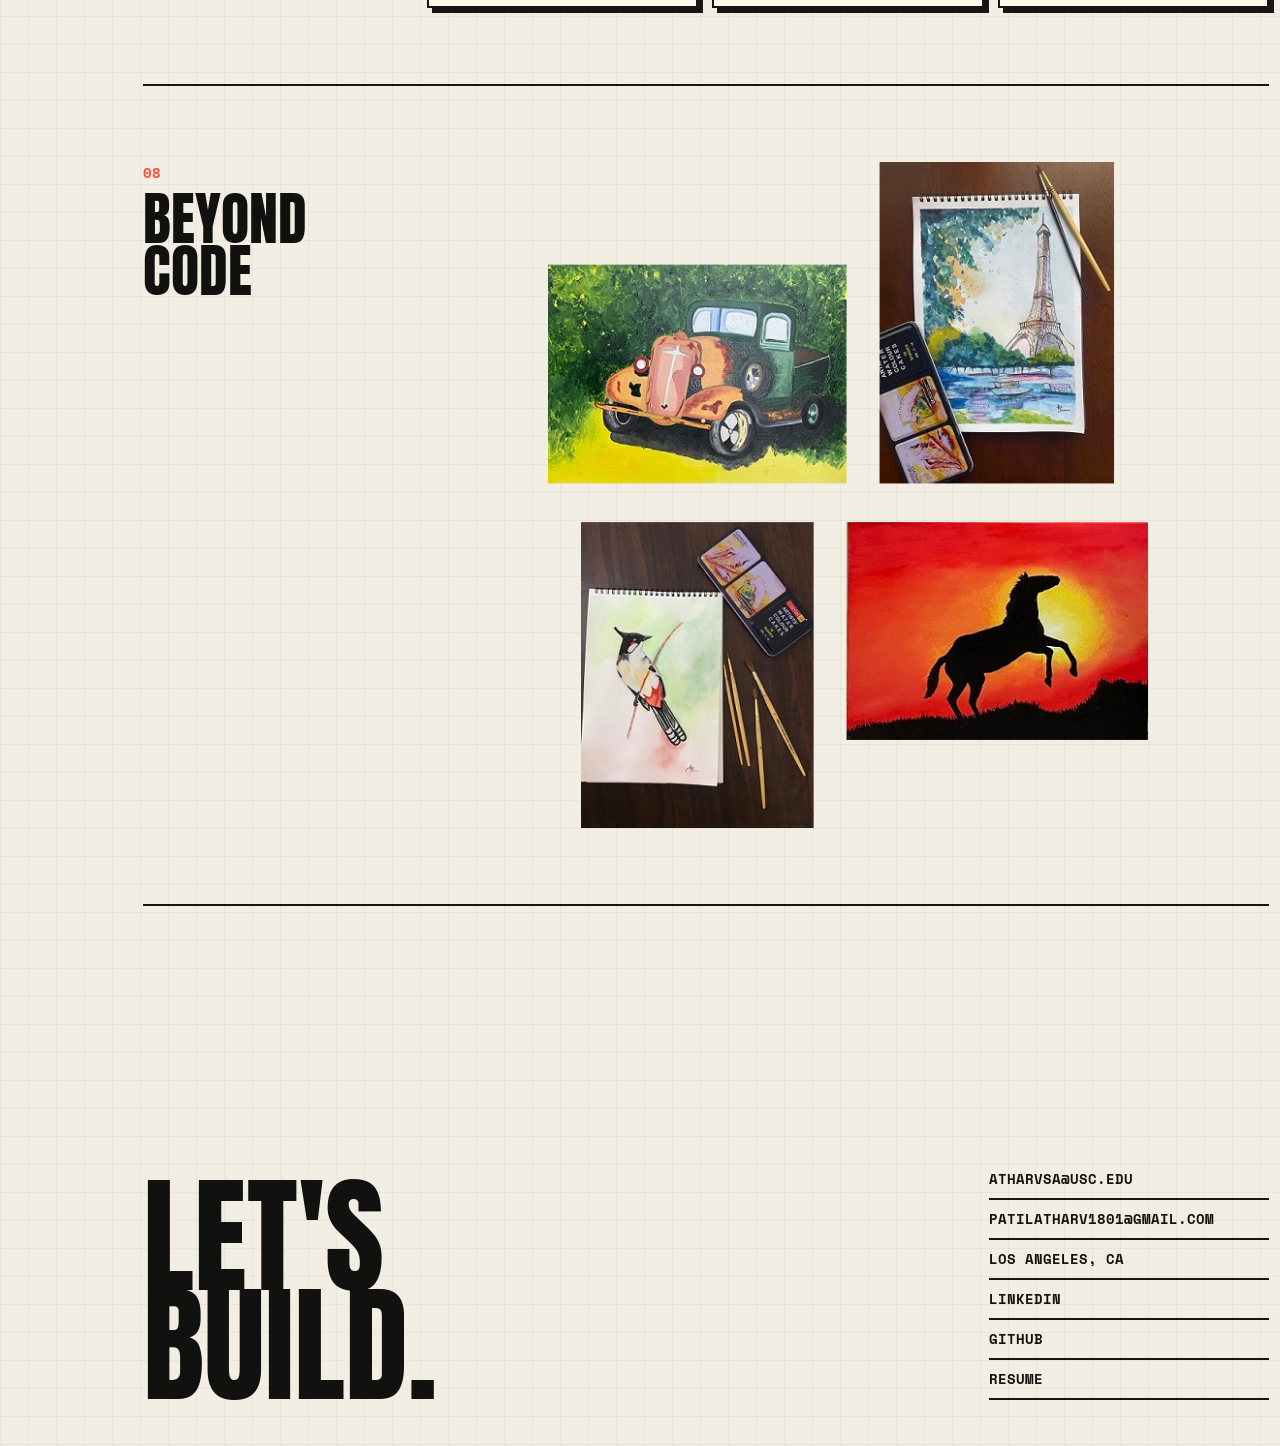
==== commit 74aa410c: "Rename creative section" ====
--- a/index.html
+++ b/index.html
@@ -4,8 +4,9 @@
   <meta charset="UTF-8">
   <meta name="viewport" content="width=device-width, initial-scale=1">
   <meta name="description" content="Portfolio of Atharv Sandeep Patil, a software engineer working across Java, Python, AWS, and RAG-powered applications.">
-  <title>Atharv Sandeep Patil - Portfolio</title>
-  <link rel="icon" href="images/logo.png">
+  <title>Atharv's Portfolio</title>
+  <link rel="icon" type="image/png" sizes="32x32" href="favicon.png">
+  <link rel="apple-touch-icon" sizes="180x180" href="apple-touch-icon.png">
   <link rel="preconnect" href="https://fonts.googleapis.com">
   <link rel="preconnect" href="https://fonts.gstatic.com" crossorigin>
   <link href="https://fonts.googleapis.com/css2?family=Anton&family=DM+Sans:wght@400;500;700&family=Space+Mono:wght@400;700&display=swap" rel="stylesheet">
@@ -45,9 +46,9 @@
         <svg viewBox="0 0 24 24" fill="none" stroke="currentColor"><path d="M7 3h10v18l-5-3-5 3z"/><path d="M9 8h6"/><path d="M9 12h4"/></svg>
         <span class="rail-label">Credentials</span>
       </a>
-      <a href="#creative" aria-label="Creative Side">
+      <a href="#creative" aria-label="Beyond Code">
         <svg viewBox="0 0 24 24" fill="none" stroke="currentColor"><path d="M4 4h16v16H4z"/><path d="M4 9h16"/><path d="M9 4v5"/></svg>
-        <span class="rail-label">Creative Side</span>
+        <span class="rail-label">Beyond Code</span>
       </a>
       <a href="#contact" aria-label="Contact">
         <svg viewBox="0 0 24 24" fill="none" stroke="currentColor"><path d="M4 5h16v14H4z"/><path d="M4 7l8 6 8-6"/></svg>
@@ -326,7 +327,7 @@
     </section>
 
     <section id="creative" class="section wrap">
-      <aside class="section-title"><small>08</small><h2>Creative Side</h2></aside>
+      <aside class="section-title"><small>08</small><h2>Beyond Code</h2></aside>
       <figure class="creative-showcase">
         <img src="images/creative-side.png" alt="Atharv creative side showcase">
       </figure>
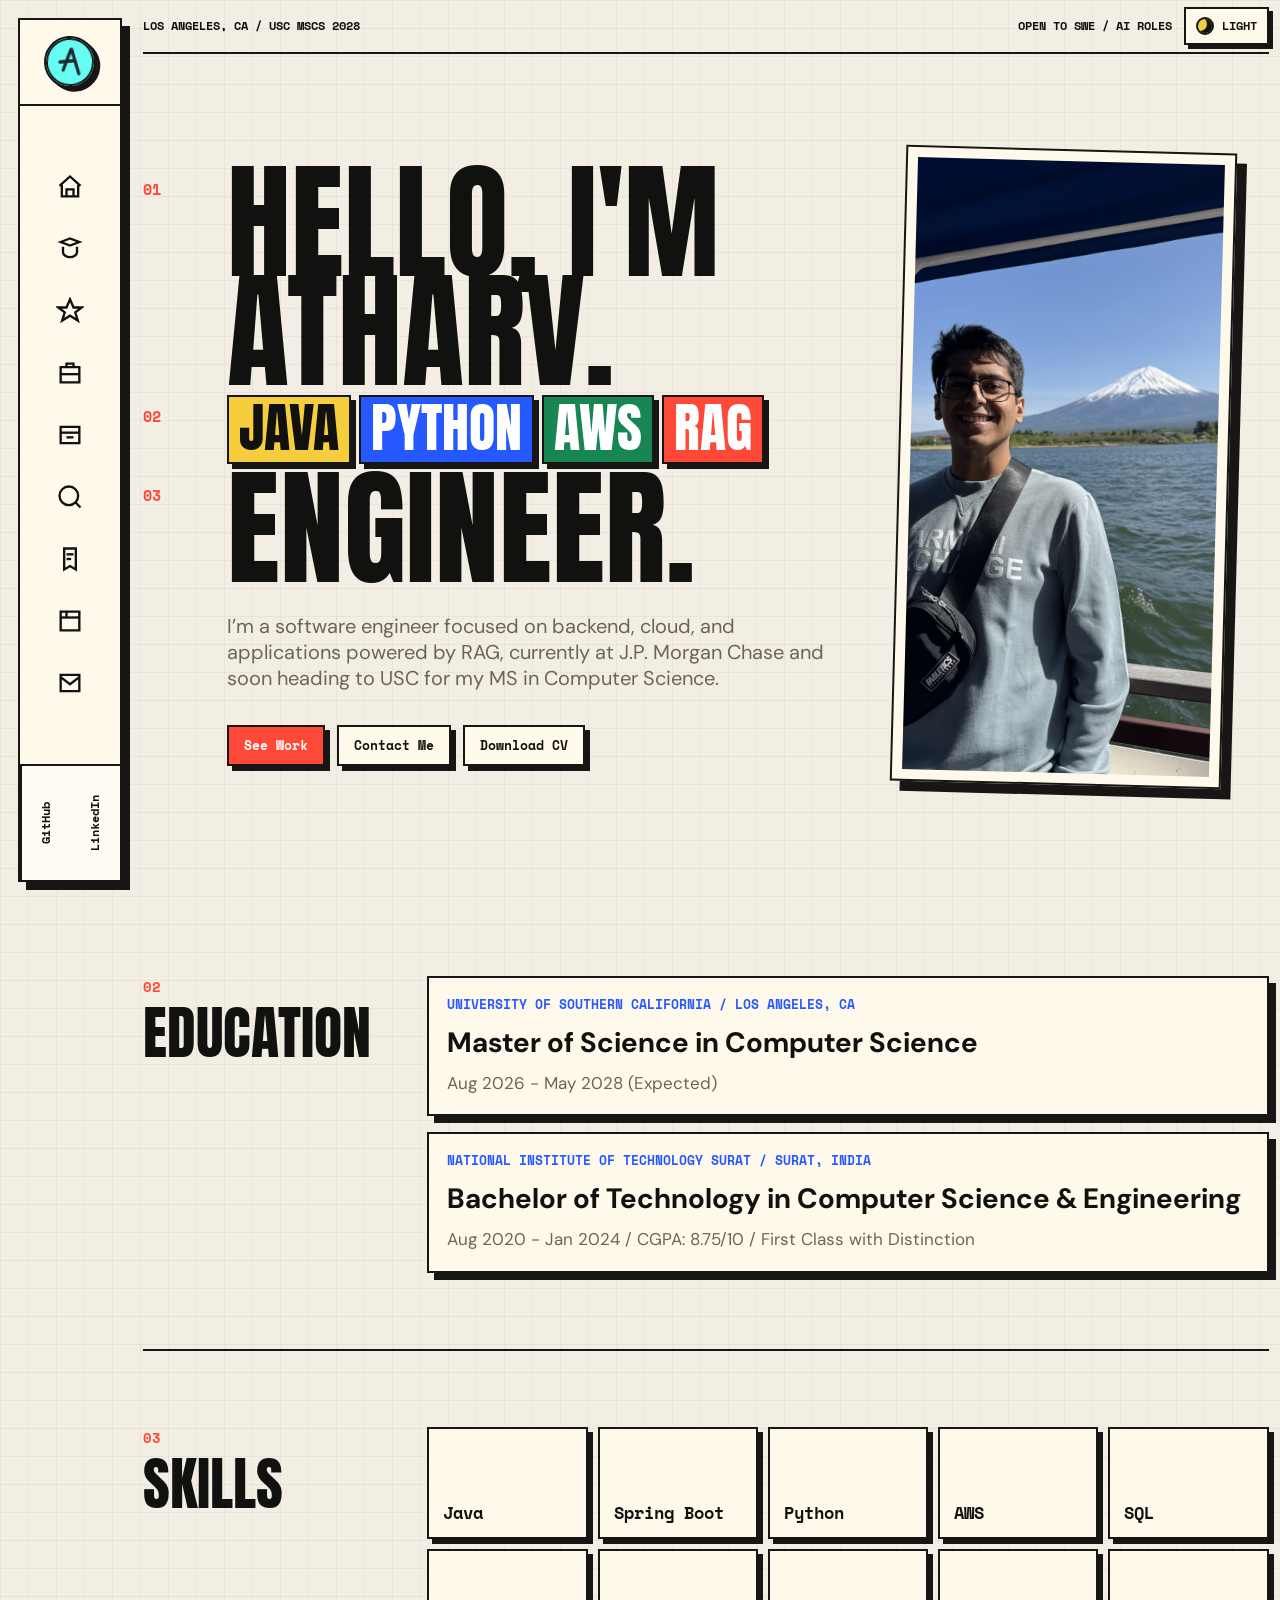
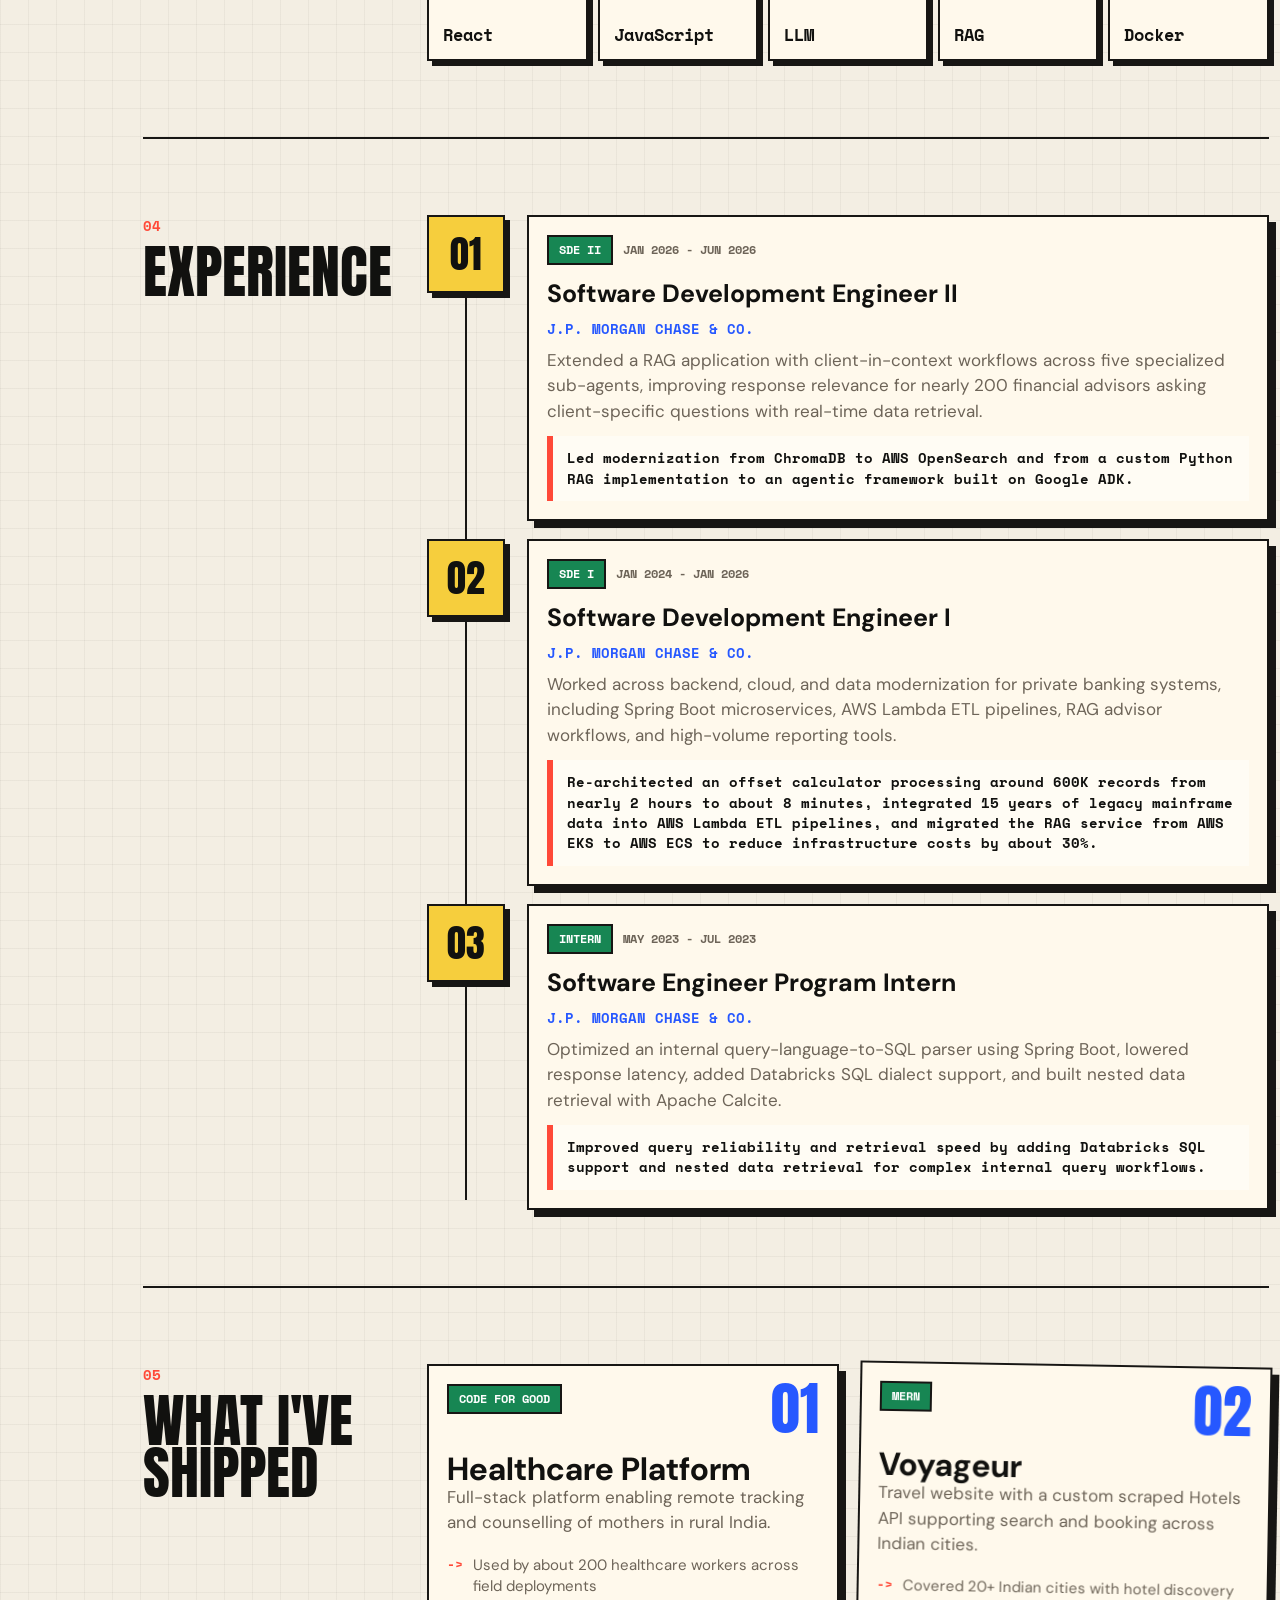
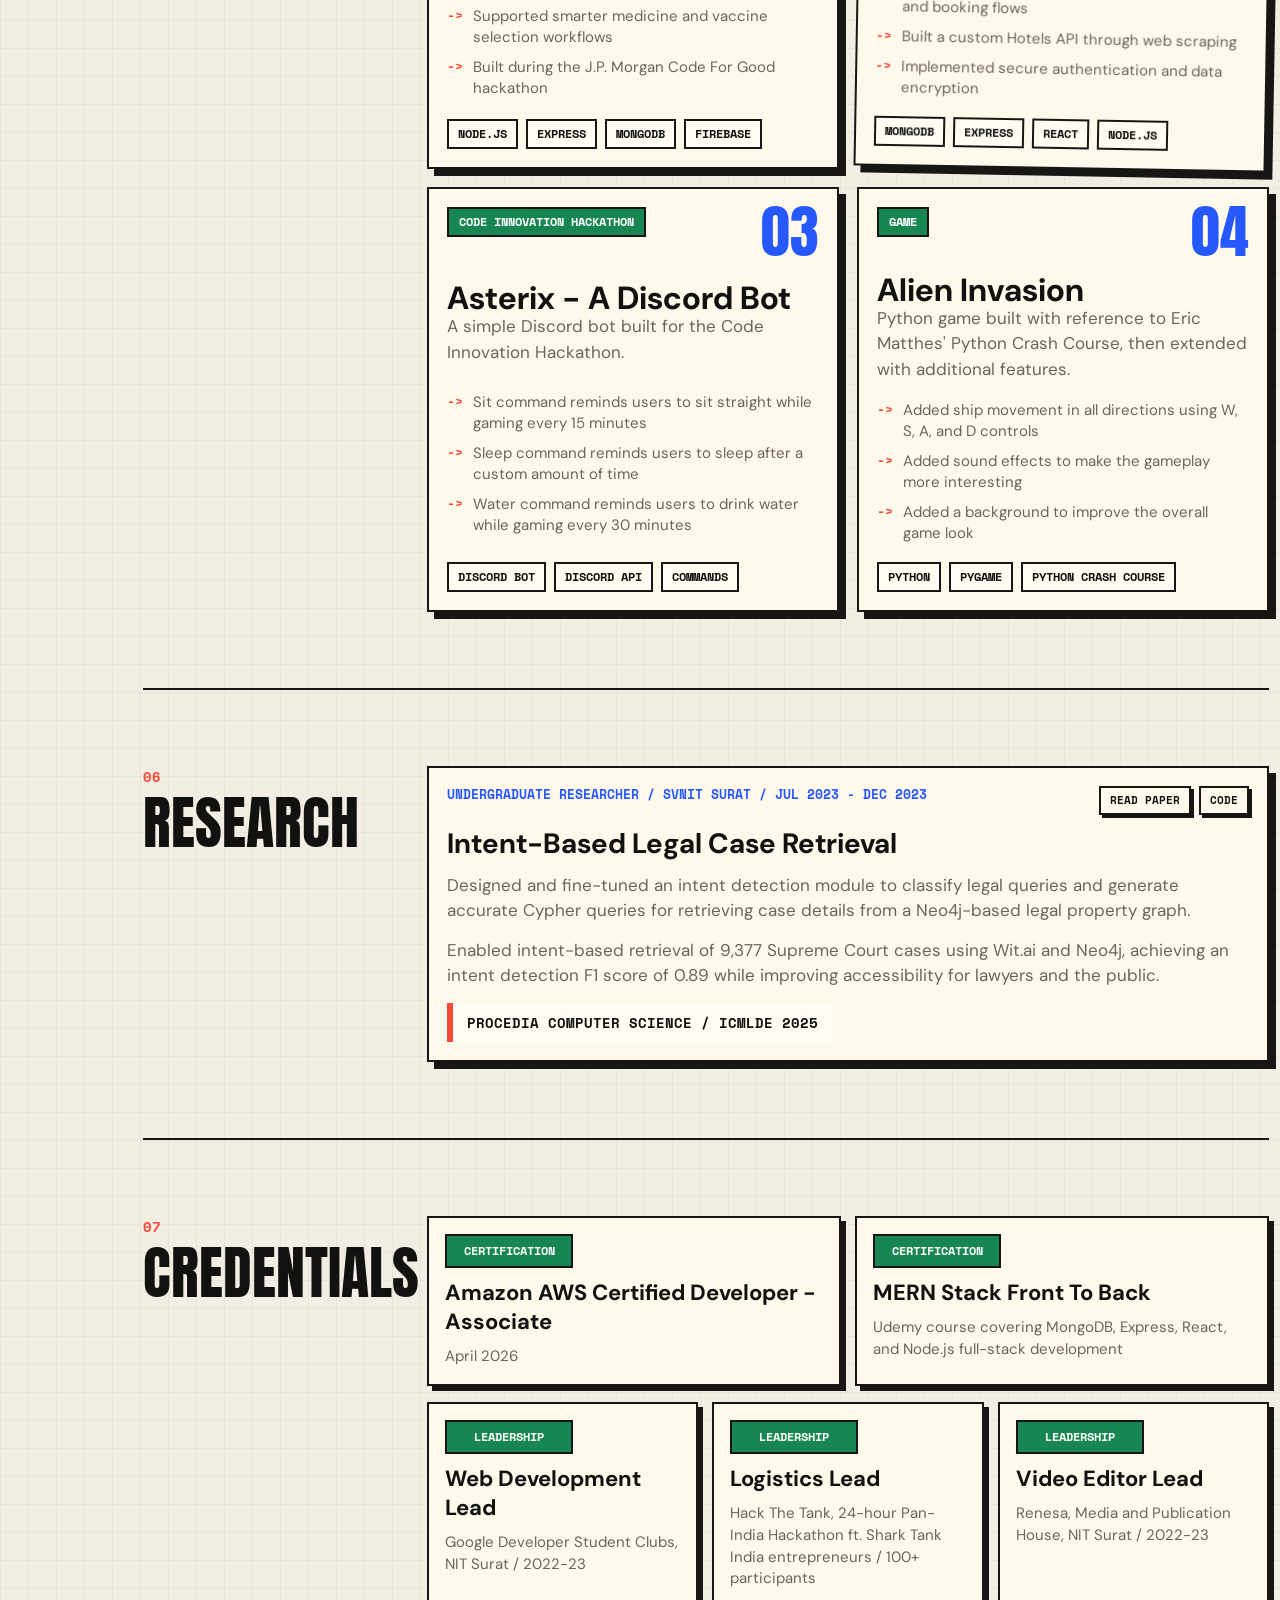
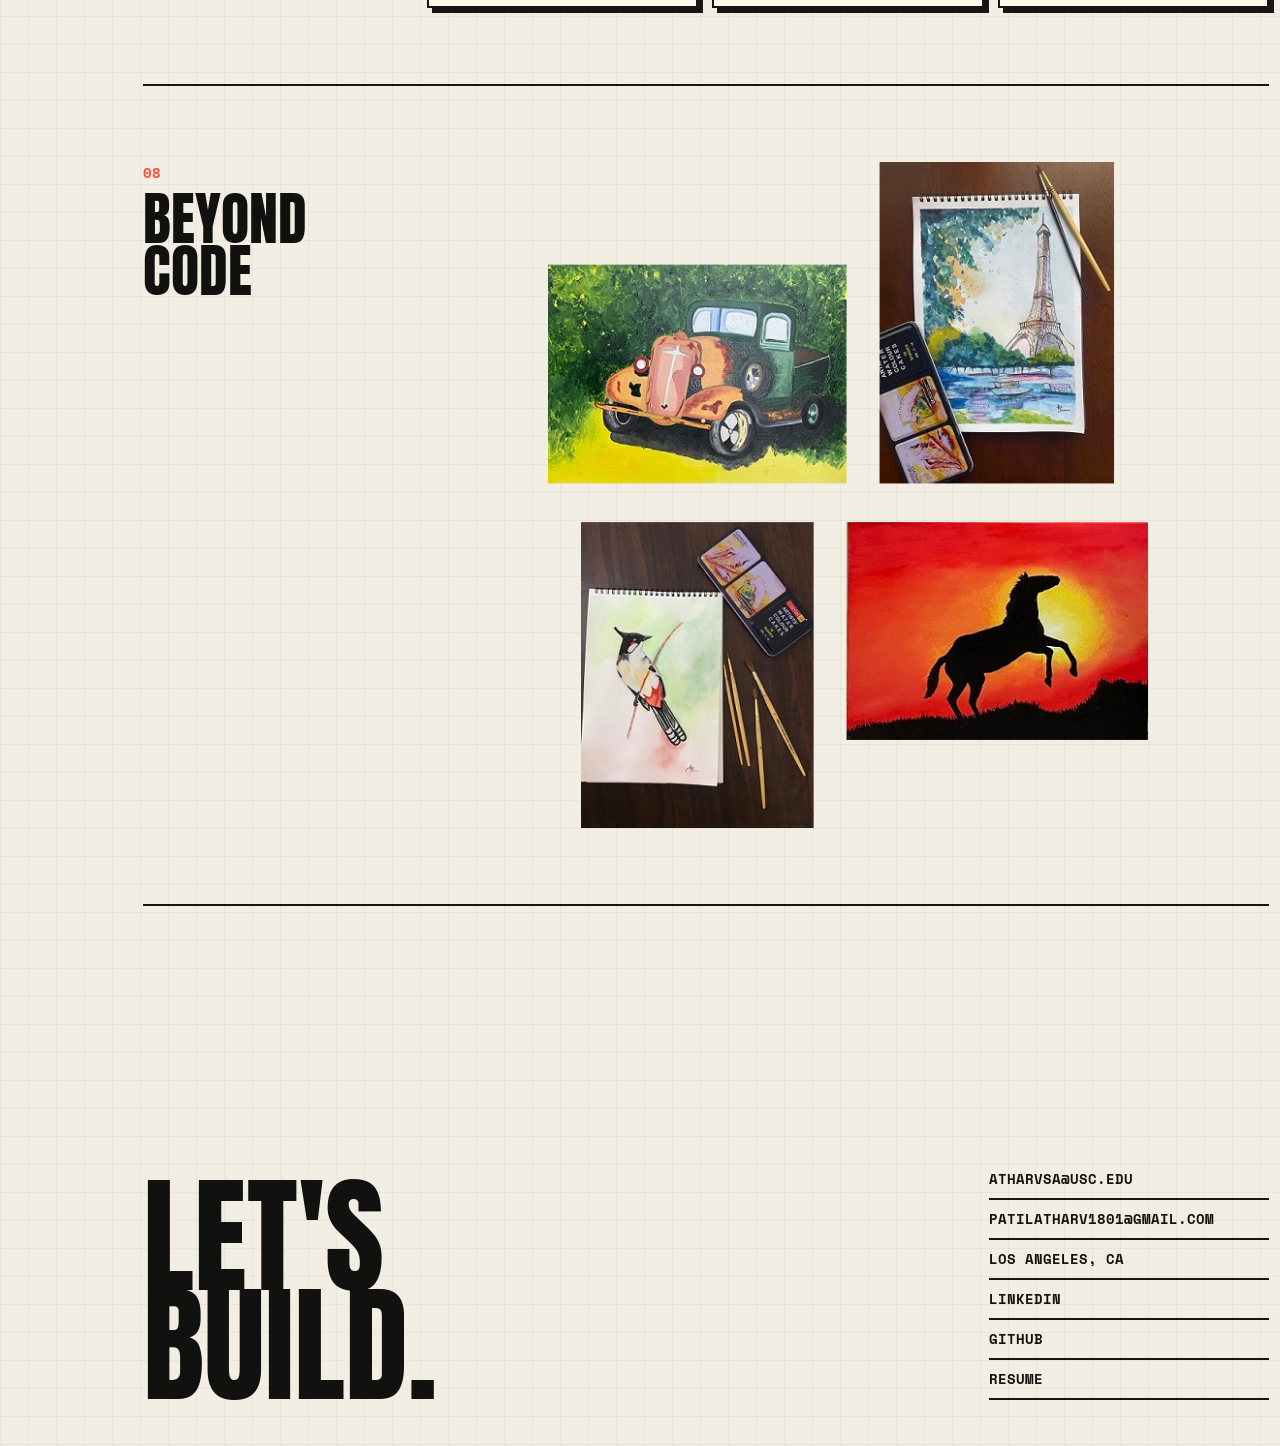
==== commit 39101932: "Update undergraduate college name" ====
--- a/index.html
+++ b/index.html
@@ -113,7 +113,7 @@
           <p>Aug 2026 - May 2028 (Expected)</p>
         </article>
         <article class="education-card">
-          <div class="education-meta">Sardar Vallabhbhai National Institute of Technology / Surat, India</div>
+          <div class="education-meta">National Institute of Technology Surat / Surat, India</div>
           <h3>Bachelor of Technology in Computer Science & Engineering</h3>
           <p>Aug 2020 - Jan 2024 / CGPA: 8.75/10 / First Class with Distinction</p>
         </article>
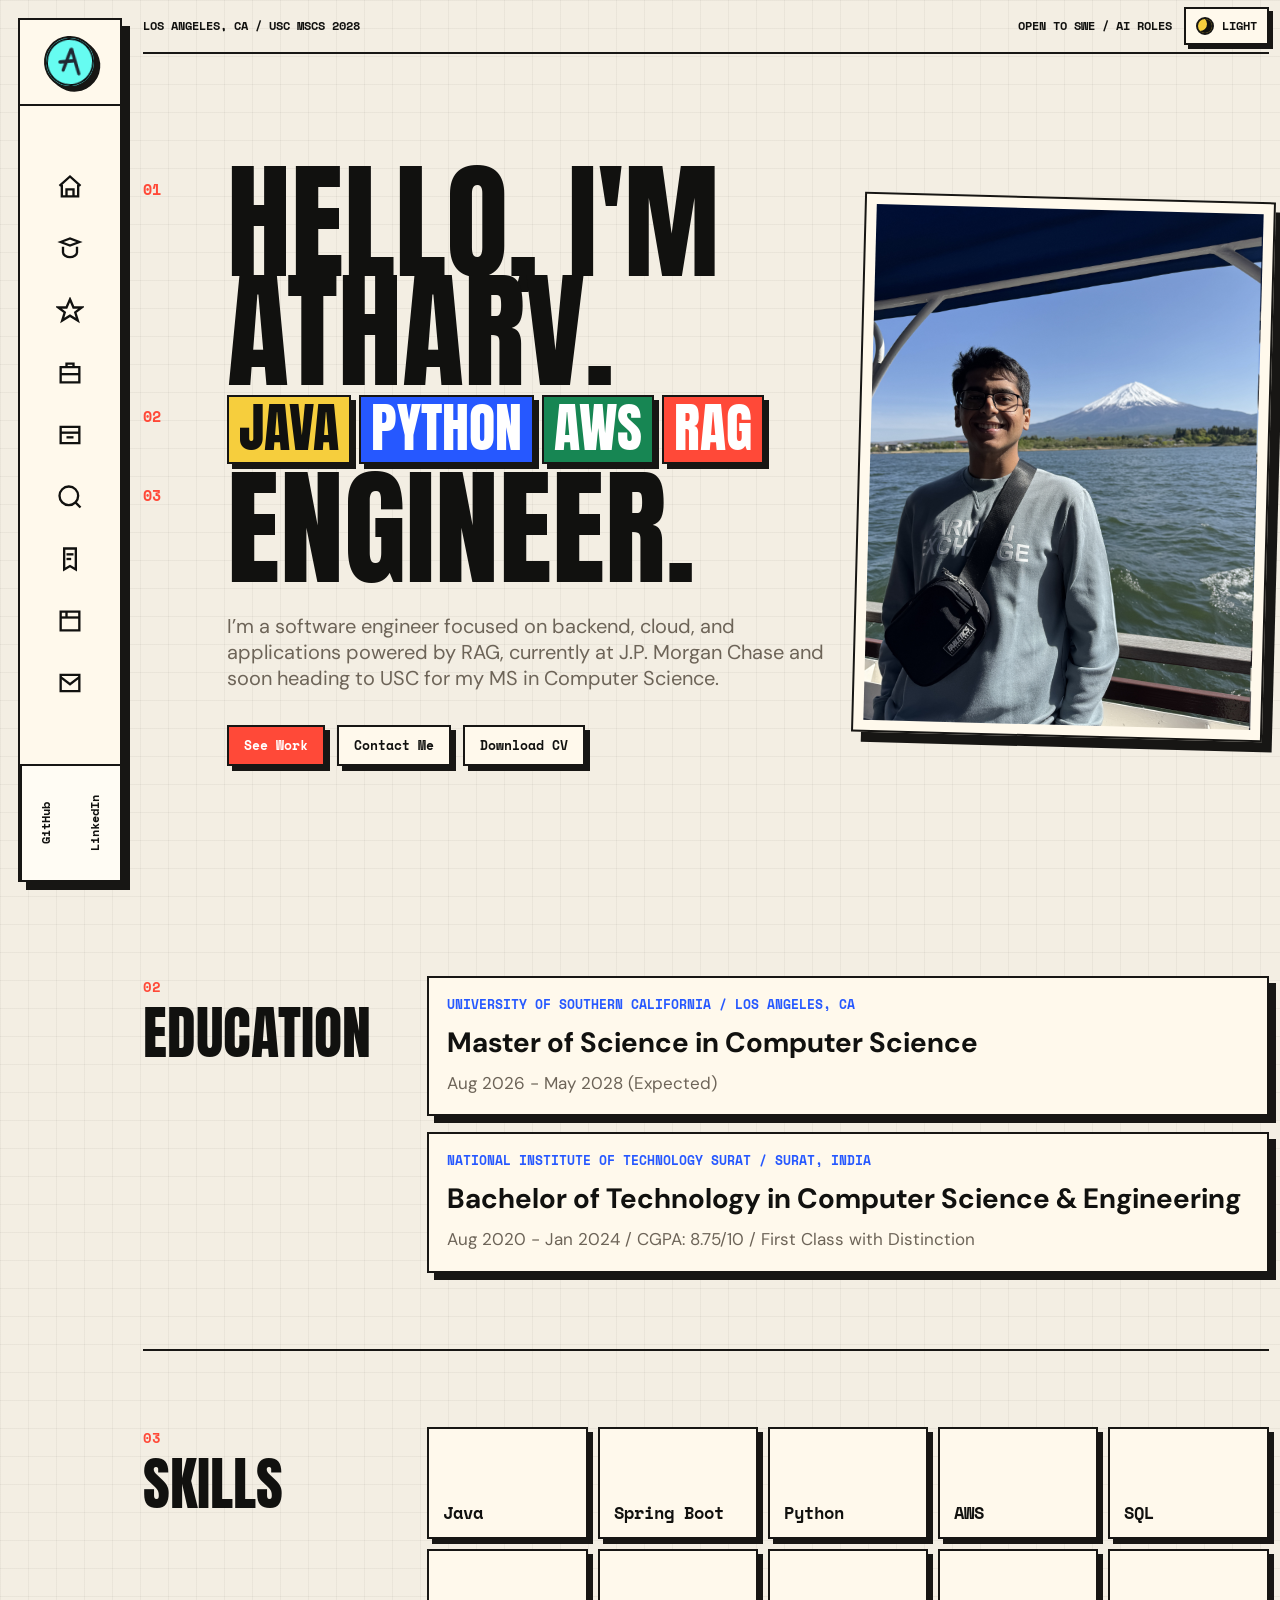
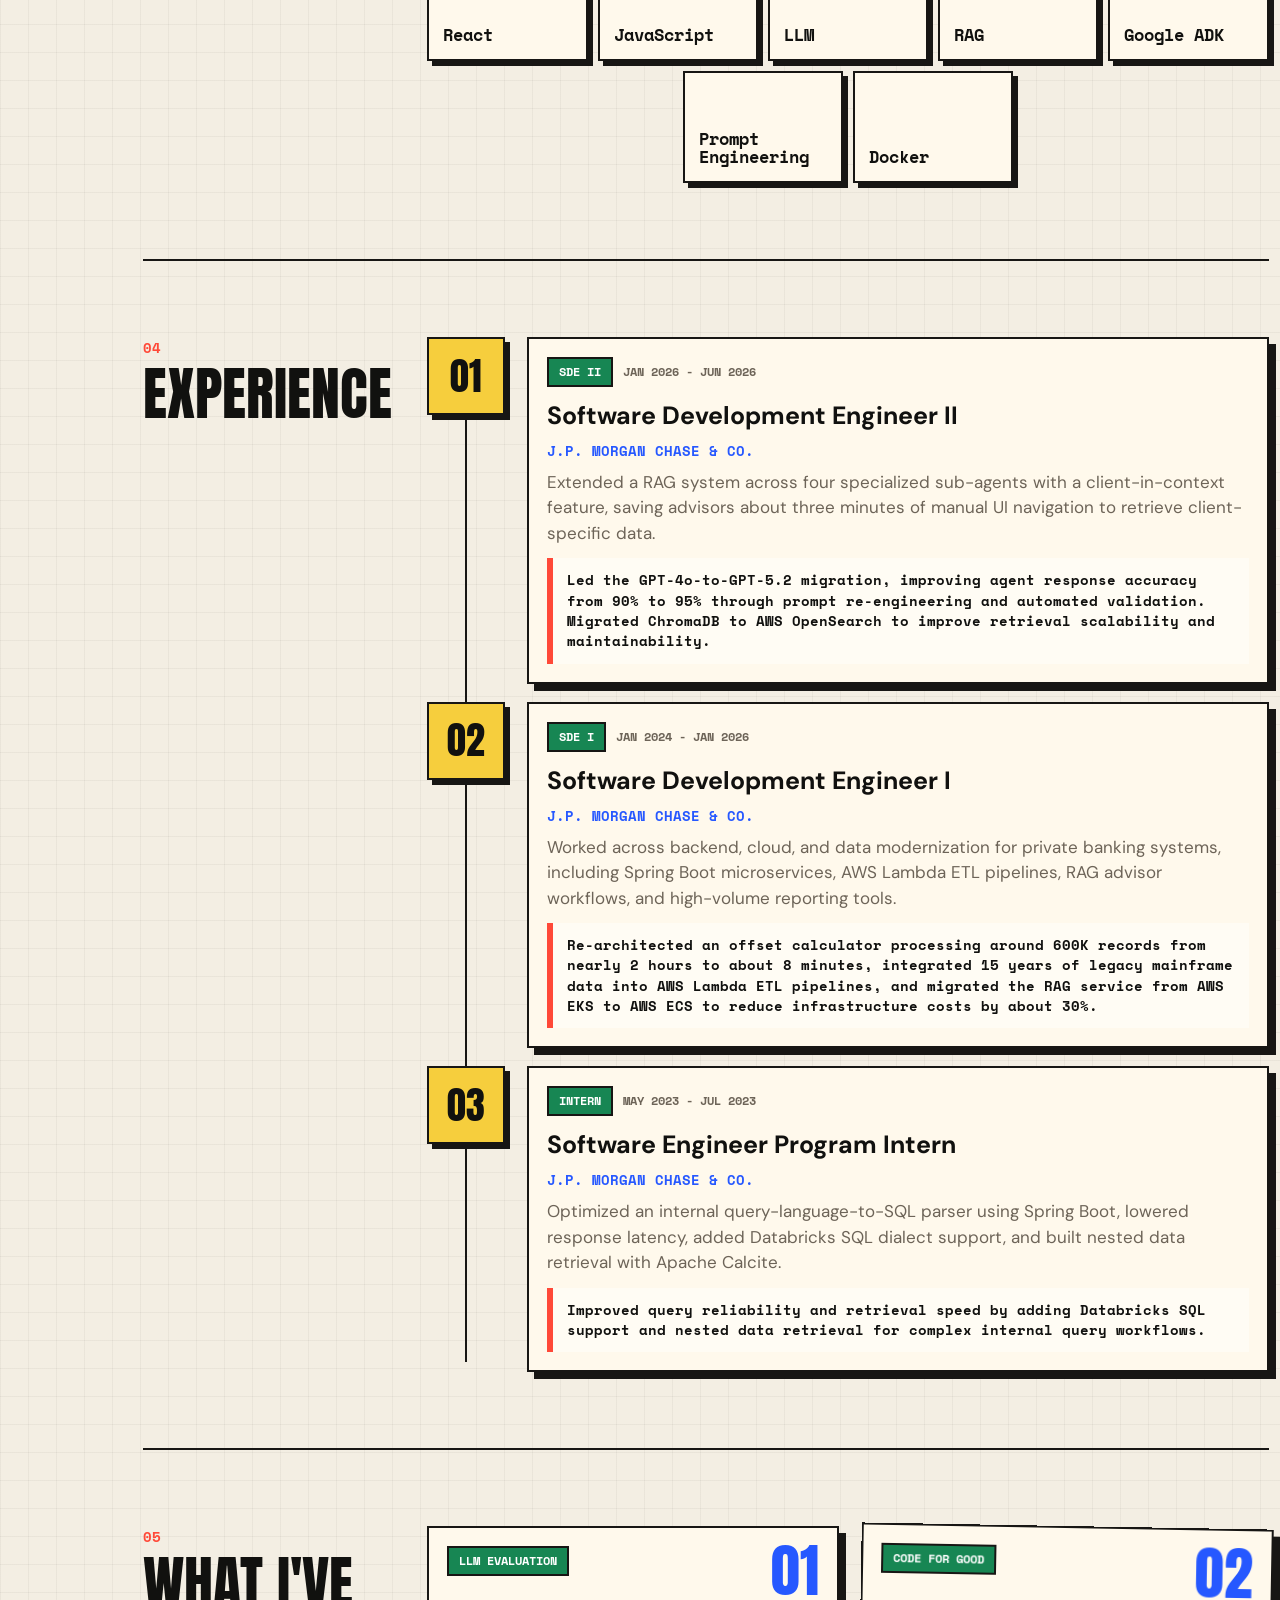
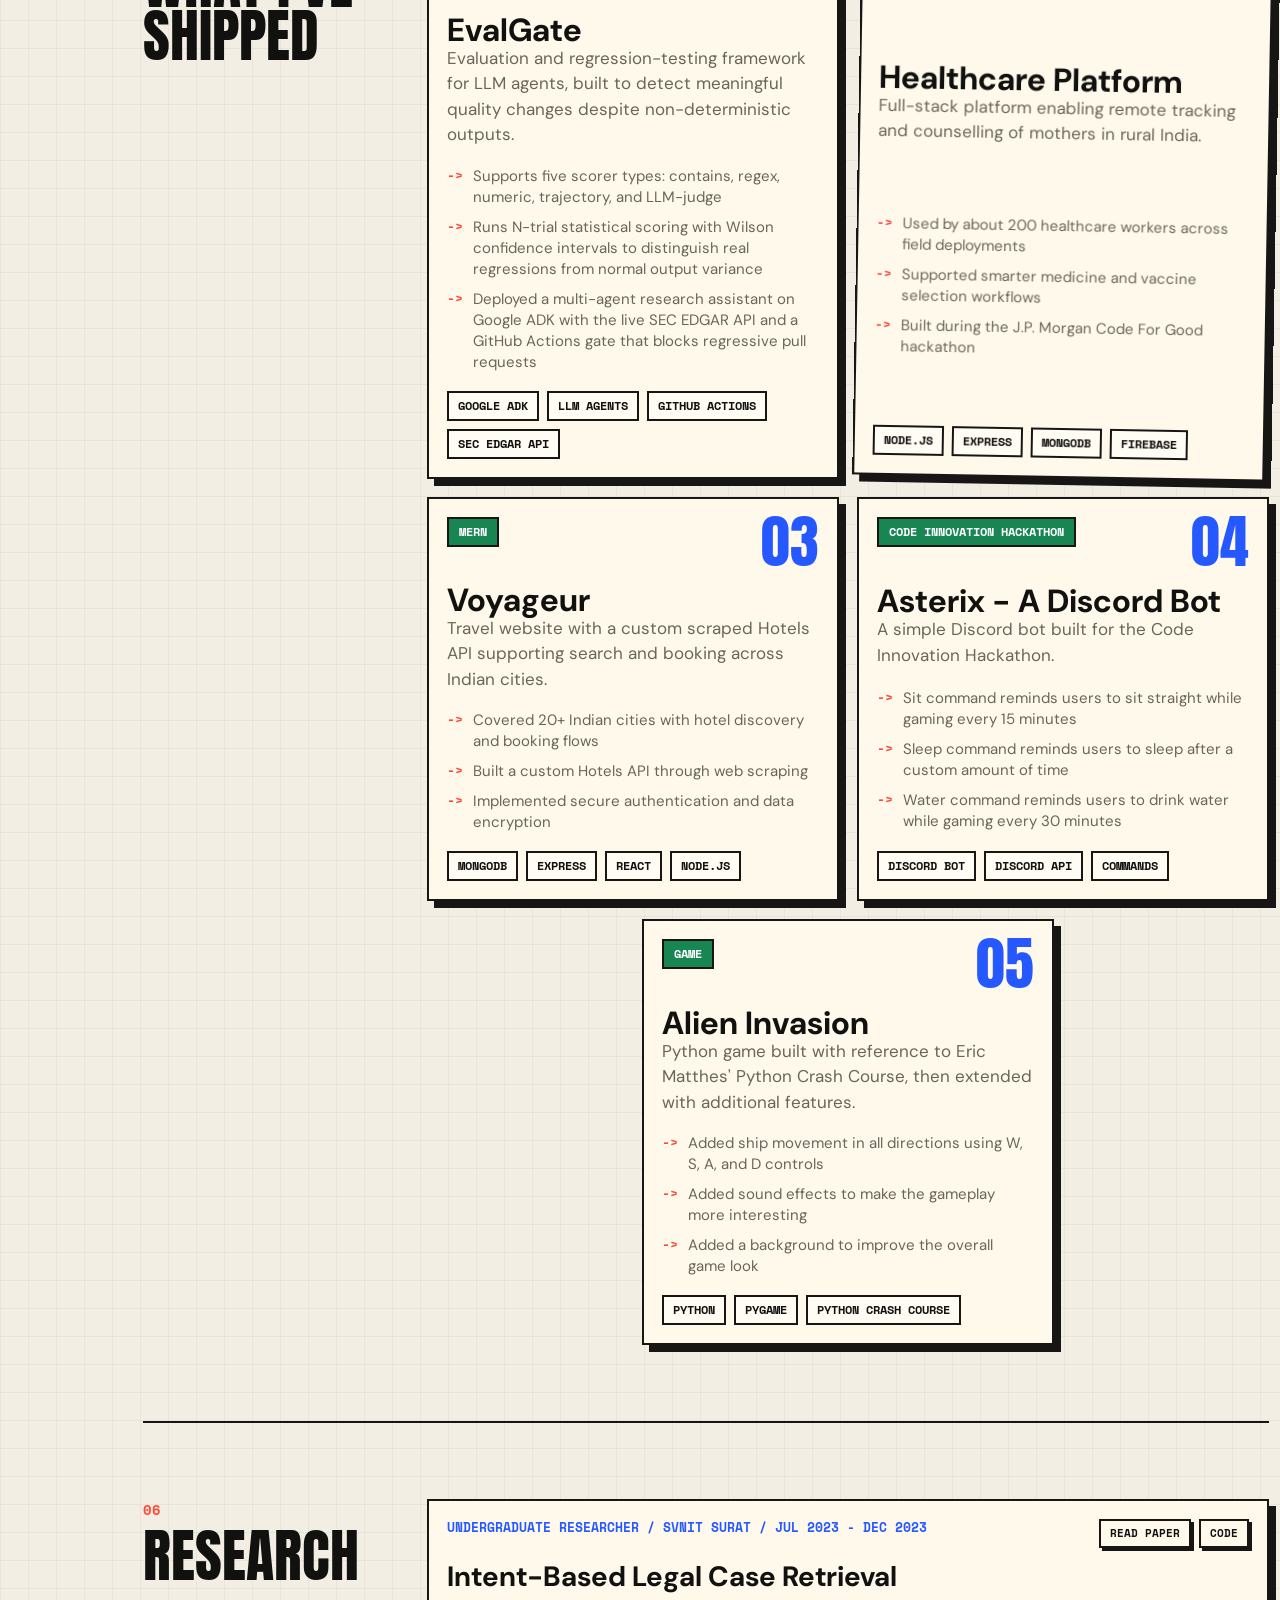
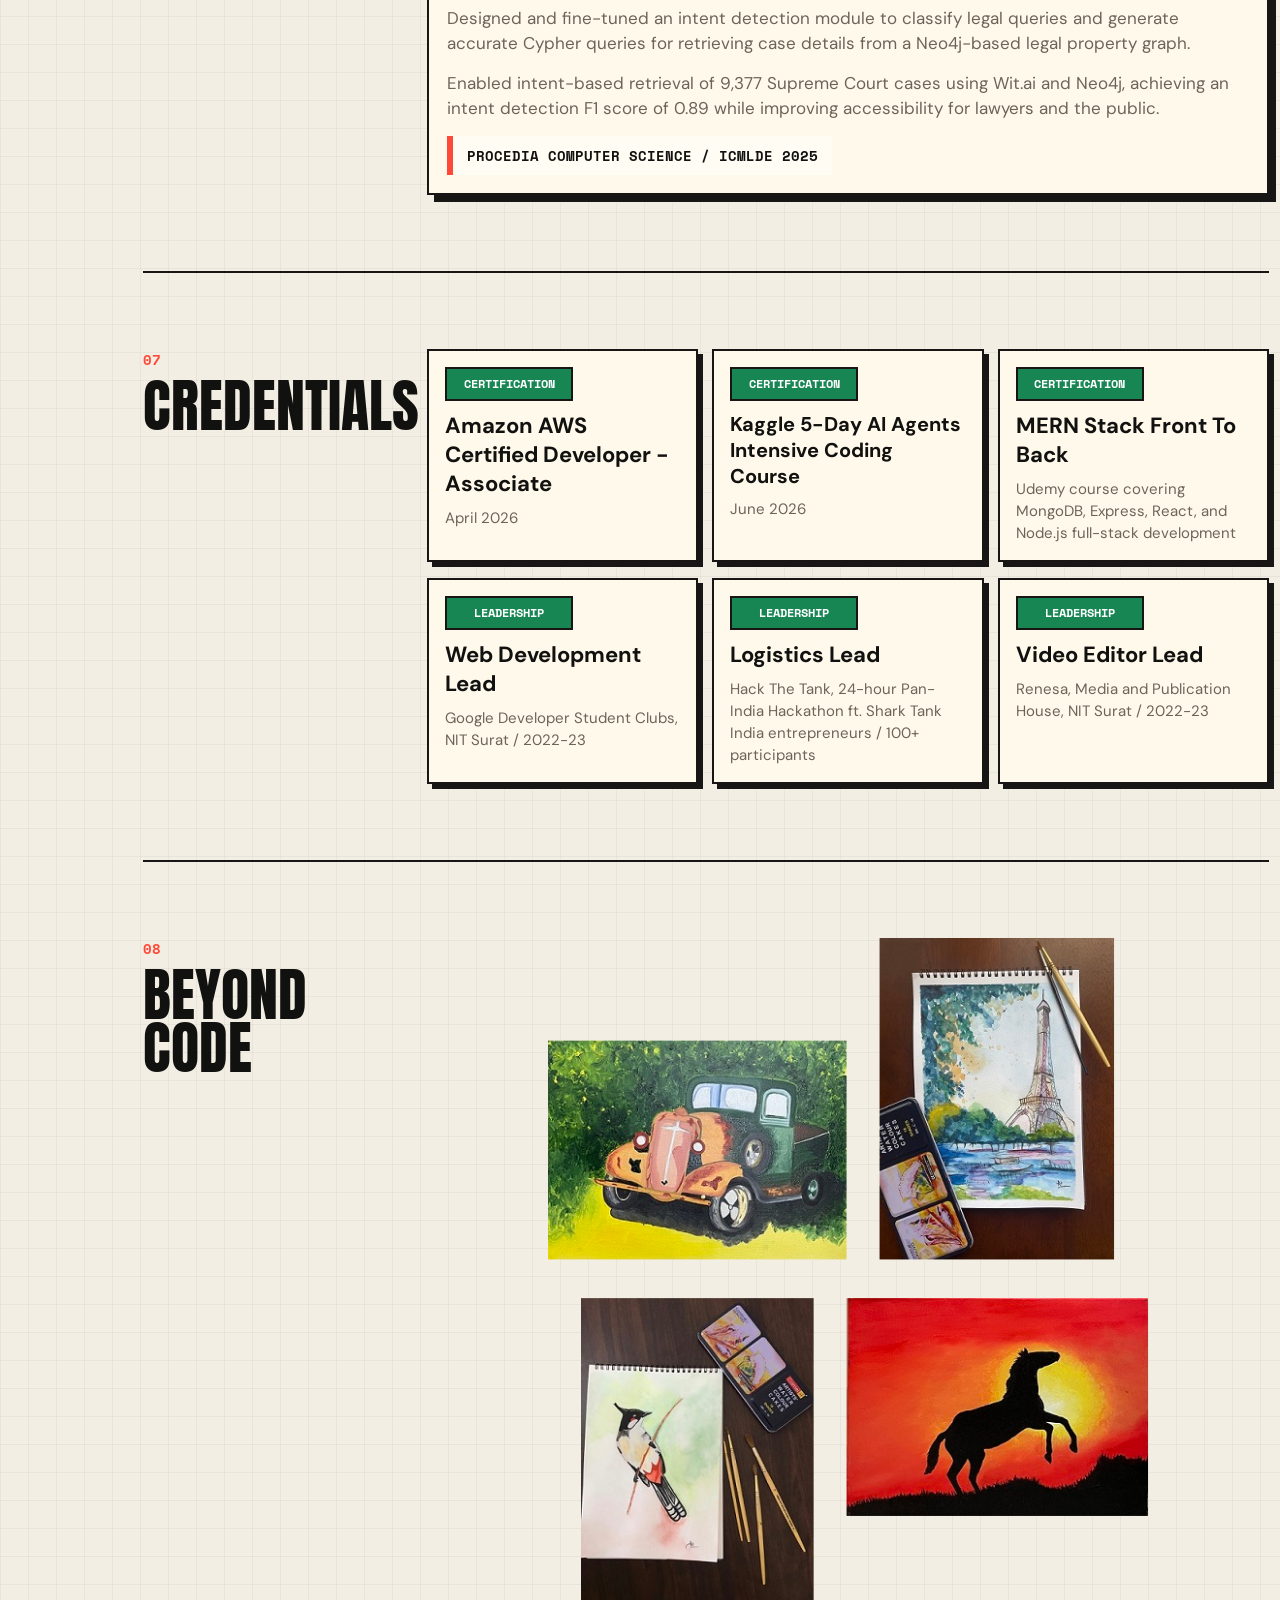
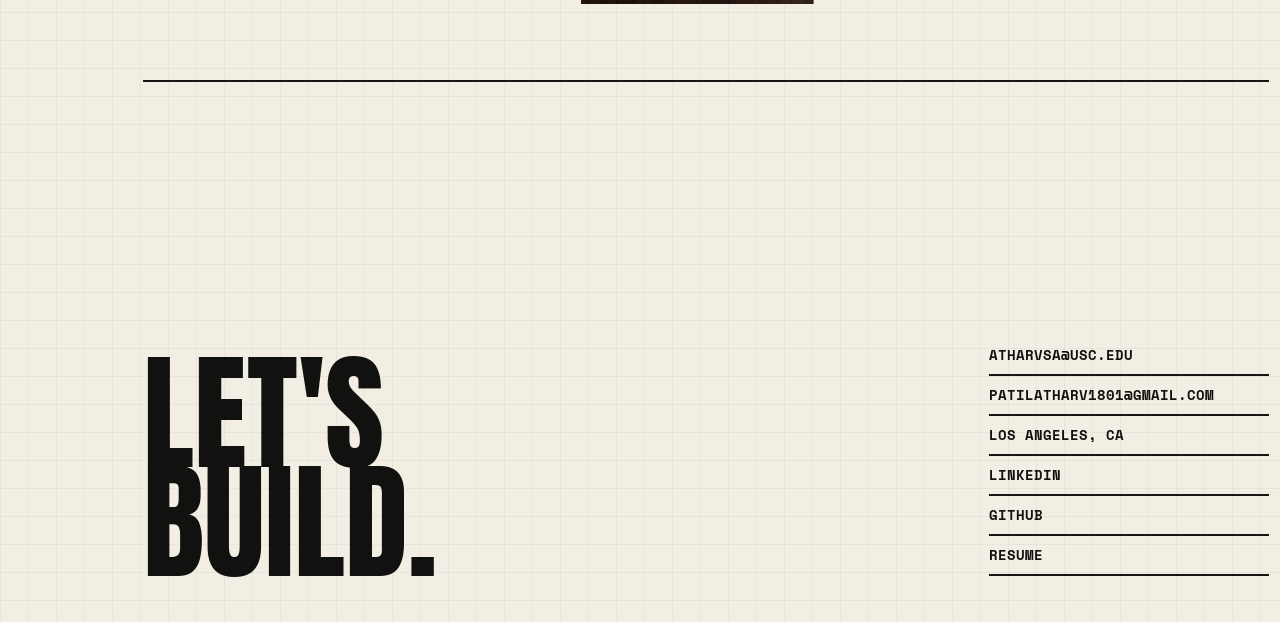
==== commit 04cb6916: "Update portfolio resume content and layout" ====
--- a/index.html
+++ b/index.html
@@ -132,6 +132,8 @@
         <div class="skill">JavaScript</div>
         <div class="skill">LLM</div>
         <div class="skill">RAG</div>
+        <div class="skill">Google ADK</div>
+        <div class="skill">Prompt Engineering</div>
         <div class="skill">Docker</div>
       </div>
     </section>
@@ -148,8 +150,8 @@
             </div>
             <h3>Software Development Engineer II</h3>
             <div class="timeline-company">J.P. Morgan Chase & Co.</div>
-            <p>Extended a RAG application with client-in-context workflows across five specialized sub-agents, improving response relevance for nearly 200 financial advisors asking client-specific questions with real-time data retrieval.</p>
-            <div class="timeline-highlight">Led modernization from ChromaDB to AWS OpenSearch and from a custom Python RAG implementation to an agentic framework built on Google ADK.</div>
+            <p>Extended a RAG system across four specialized sub-agents with a client-in-context feature, saving advisors about three minutes of manual UI navigation to retrieve client-specific data.</p>
+            <div class="timeline-highlight">Led the GPT-4o-to-GPT-5.2 migration, improving agent response accuracy from 90% to 95% through prompt re-engineering and automated validation. Migrated ChromaDB to AWS OpenSearch to improve retrieval scalability and maintainability.</div>
           </div>
         </article>
 
@@ -186,10 +188,32 @@
     <section id="projects" class="section wrap">
       <aside class="section-title"><small>05</small><h2>What I've Shipped</h2></aside>
       <div class="project-grid">
+        <a class="project-card" href="https://github.com/Atharvp18/evalGate" target="_blank" rel="noopener">
+          <div class="project-top">
+            <span class="project-tag">LLM Evaluation</span>
+            <span class="project-index">01</span>
+          </div>
+          <div>
+            <h3>EvalGate</h3>
+            <p>Evaluation and regression-testing framework for LLM agents, built to detect meaningful quality changes despite non-deterministic outputs.</p>
+          </div>
+          <ul class="project-bullets">
+            <li>Supports five scorer types: contains, regex, numeric, trajectory, and LLM-judge</li>
+            <li>Runs N-trial statistical scoring with Wilson confidence intervals to distinguish real regressions from normal output variance</li>
+            <li>Deployed a multi-agent research assistant on Google ADK with the live SEC EDGAR API and a GitHub Actions gate that blocks regressive pull requests</li>
+          </ul>
+          <div class="tech-stack">
+            <span class="tech-chip">Google ADK</span>
+            <span class="tech-chip">LLM Agents</span>
+            <span class="tech-chip">GitHub Actions</span>
+            <span class="tech-chip">SEC EDGAR API</span>
+          </div>
+        </a>
+
         <a class="project-card" href="https://github.com/Atharvp18/Its-a-Feature" target="_blank" rel="noopener">
           <div class="project-top">
             <span class="project-tag">Code For Good</span>
-            <span class="project-index">01</span>
+            <span class="project-index">02</span>
           </div>
           <div>
             <h3>Healthcare Platform</h3>
@@ -211,7 +235,7 @@
         <a class="project-card" href="https://github.com/Atharvp18/Voyageur-MLSA-Project" target="_blank" rel="noopener">
           <div class="project-top">
             <span class="project-tag">MERN</span>
-            <span class="project-index">02</span>
+            <span class="project-index">03</span>
           </div>
           <div>
             <h3>Voyageur</h3>
@@ -233,7 +257,7 @@
         <a class="project-card" href="https://github.com/Atharvp18/Code-Innovation-Series-SVNIT" target="_blank" rel="noopener">
           <div class="project-top">
             <span class="project-tag">Code Innovation Hackathon</span>
-            <span class="project-index">03</span>
+            <span class="project-index">04</span>
           </div>
           <div>
             <h3>Asterix - A Discord Bot</h3>
@@ -254,7 +278,7 @@
         <a class="project-card" href="https://github.com/Atharvp18/Python-Projects/tree/main/Alien-Invasion" target="_blank" rel="noopener">
           <div class="project-top">
             <span class="project-tag">Game</span>
-            <span class="project-index">04</span>
+            <span class="project-index">05</span>
           </div>
           <div>
             <h3>Alien Invasion</h3>
@@ -294,11 +318,16 @@
     <section id="certifications" class="section wrap">
       <aside class="section-title"><small>07</small><h2>Credentials</h2></aside>
       <div class="cert-list">
-        <div class="cert-group two-col">
+        <div class="cert-group three-col">
           <article class="cert-item">
             <span class="cert-label">Certification</span>
             <h3>Amazon AWS Certified Developer - Associate</h3>
             <p>April 2026</p>
+          </article>
+          <article class="cert-item">
+            <span class="cert-label">Certification</span>
+            <h3 class="cert-course-title">Kaggle 5-Day AI Agents Intensive Coding Course</h3>
+            <p>June 2026</p>
           </article>
           <article class="cert-item">
             <span class="cert-label">Certification</span>
--- a/styles.css
+++ b/styles.css
@@ -264,6 +264,7 @@
   color: #fff;
 }
 .photo-card {
+  margin: 0;
   border: 2px solid var(--line);
   background: var(--card);
   padding: 10px;
@@ -272,9 +273,10 @@
 }
 .photo-card img {
   width: 100%;
-  height: min(68vh, 640px);
+  aspect-ratio: 3 / 4;
+  height: auto;
   object-fit: cover;
-  object-position: center 22%;
+  object-position: center;
   display: block;
 }
 .section {
@@ -434,6 +436,21 @@
   font: 700 17px/1.1 "Space Mono", monospace;
   box-shadow: 5px 5px 0 var(--line);
 }
+@media (min-width: 981px) {
+  .skills {
+    display: flex;
+    flex-wrap: wrap;
+    justify-content: center;
+  }
+  .skill {
+    flex: 0 0 calc((100% - 40px) / 5);
+  }
+  .project-grid > .project-card:last-child:nth-child(odd) {
+    grid-column: 1 / -1;
+    width: calc((100% - 18px) / 2);
+    justify-self: center;
+  }
+}
 .project-grid {
   display: grid;
   grid-template-columns: repeat(2, 1fr);
@@ -630,6 +647,9 @@
 .cert-item h3 {
   margin: 0;
   font-size: 22px;
+}
+.cert-item .cert-course-title {
+  font-size: 20px;
 }
 .cert-item p {
   margin: 0;
